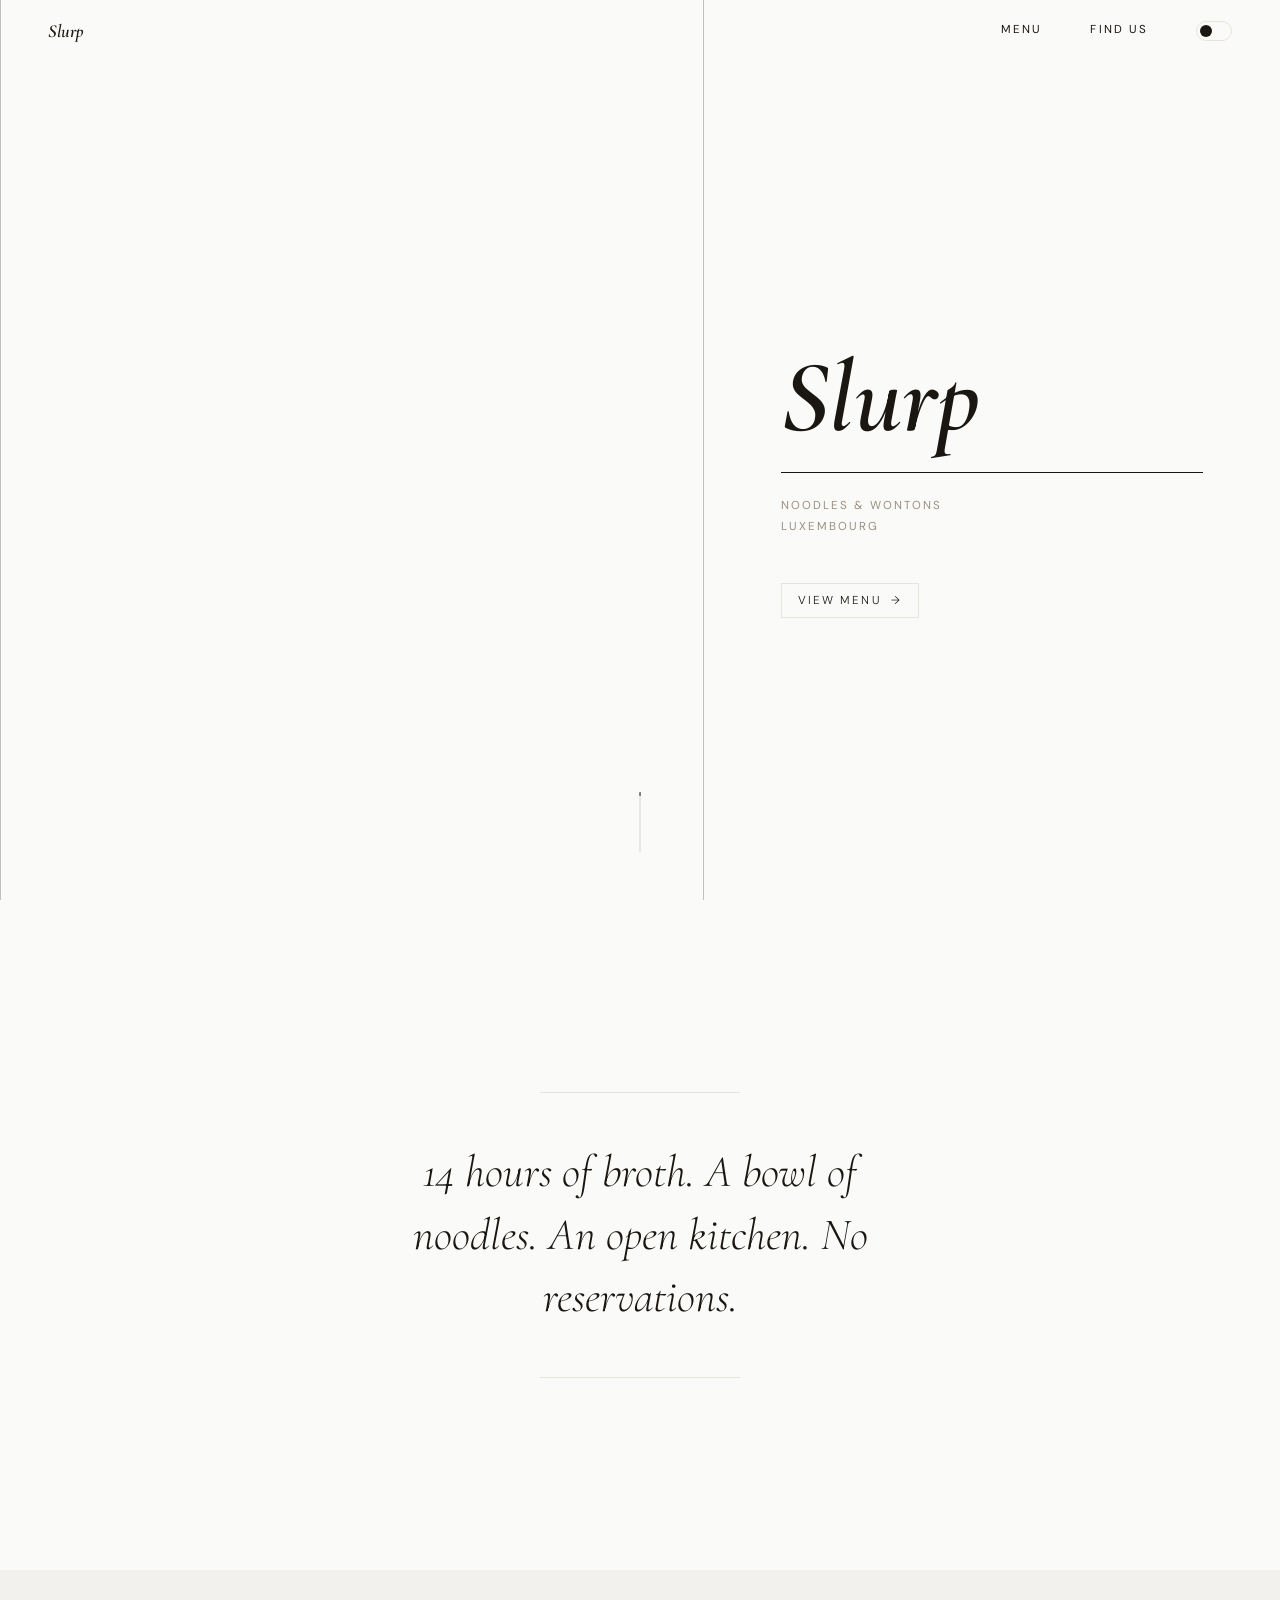
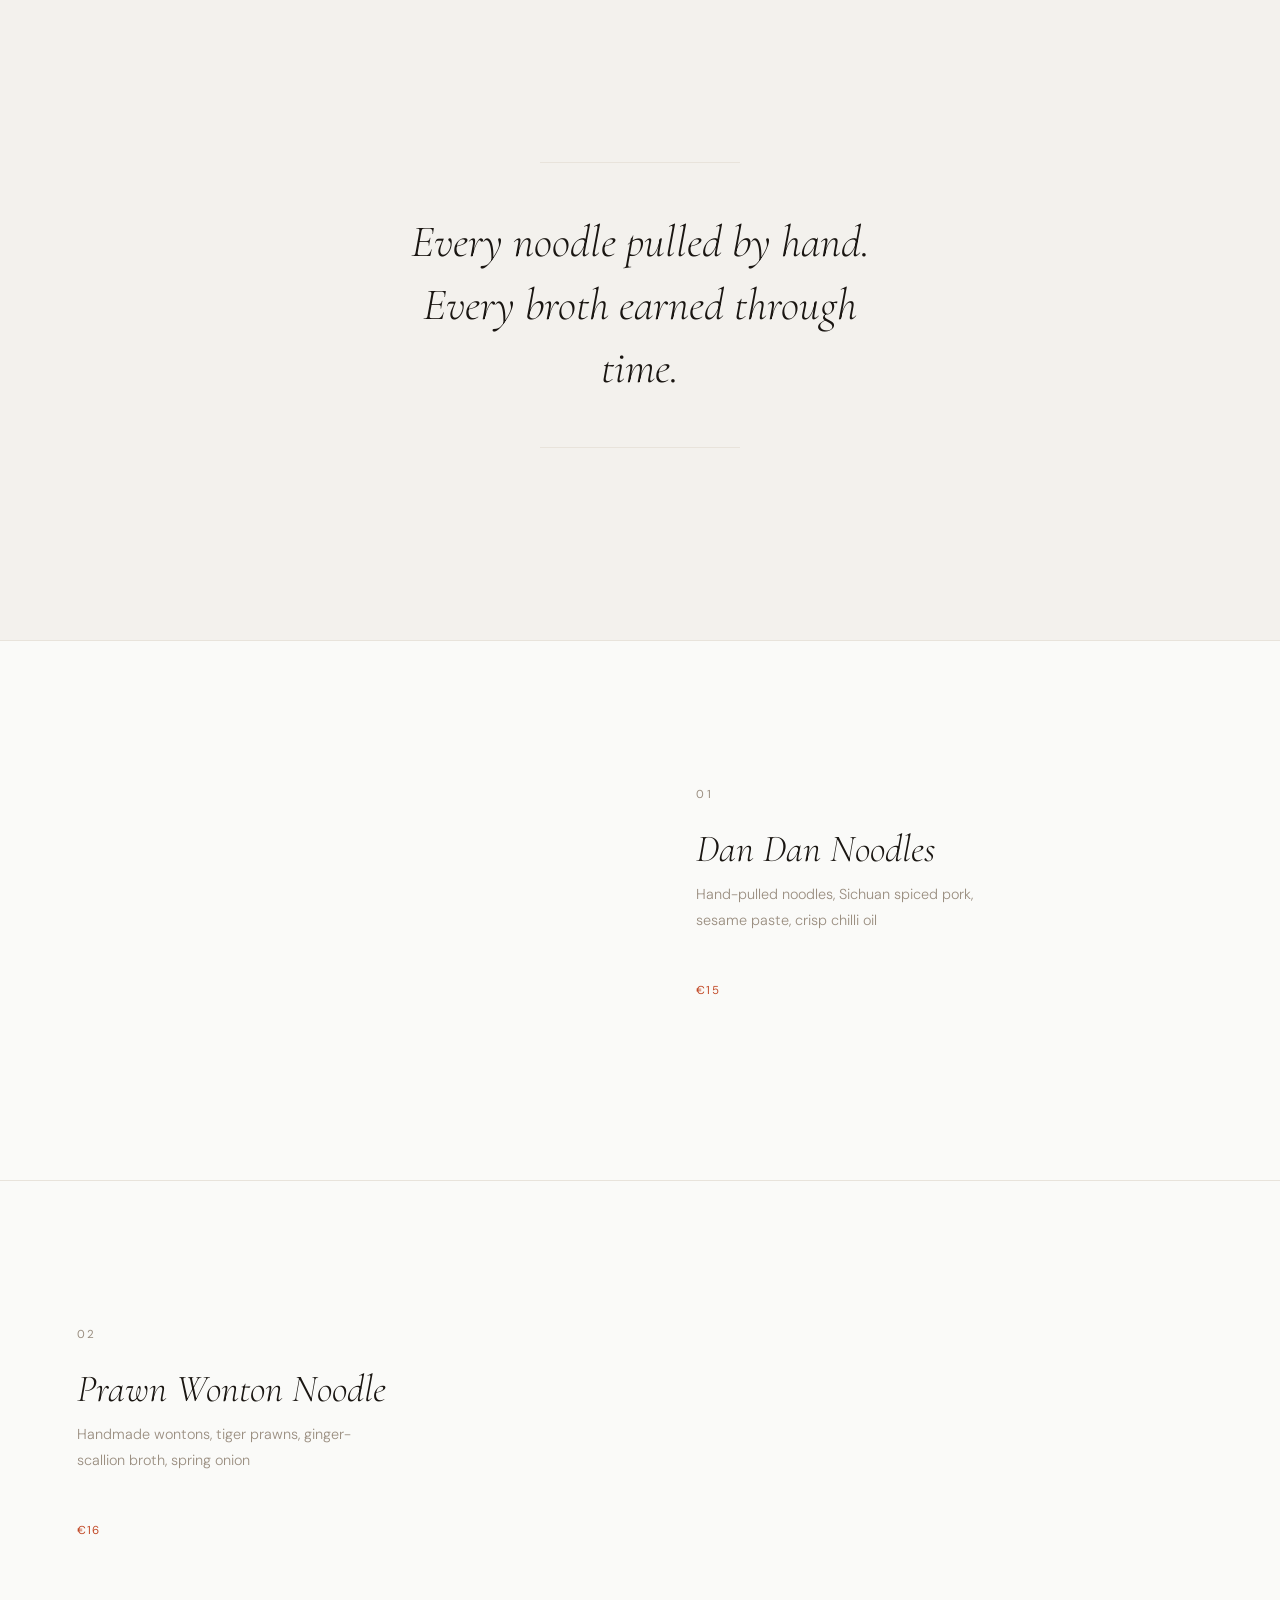
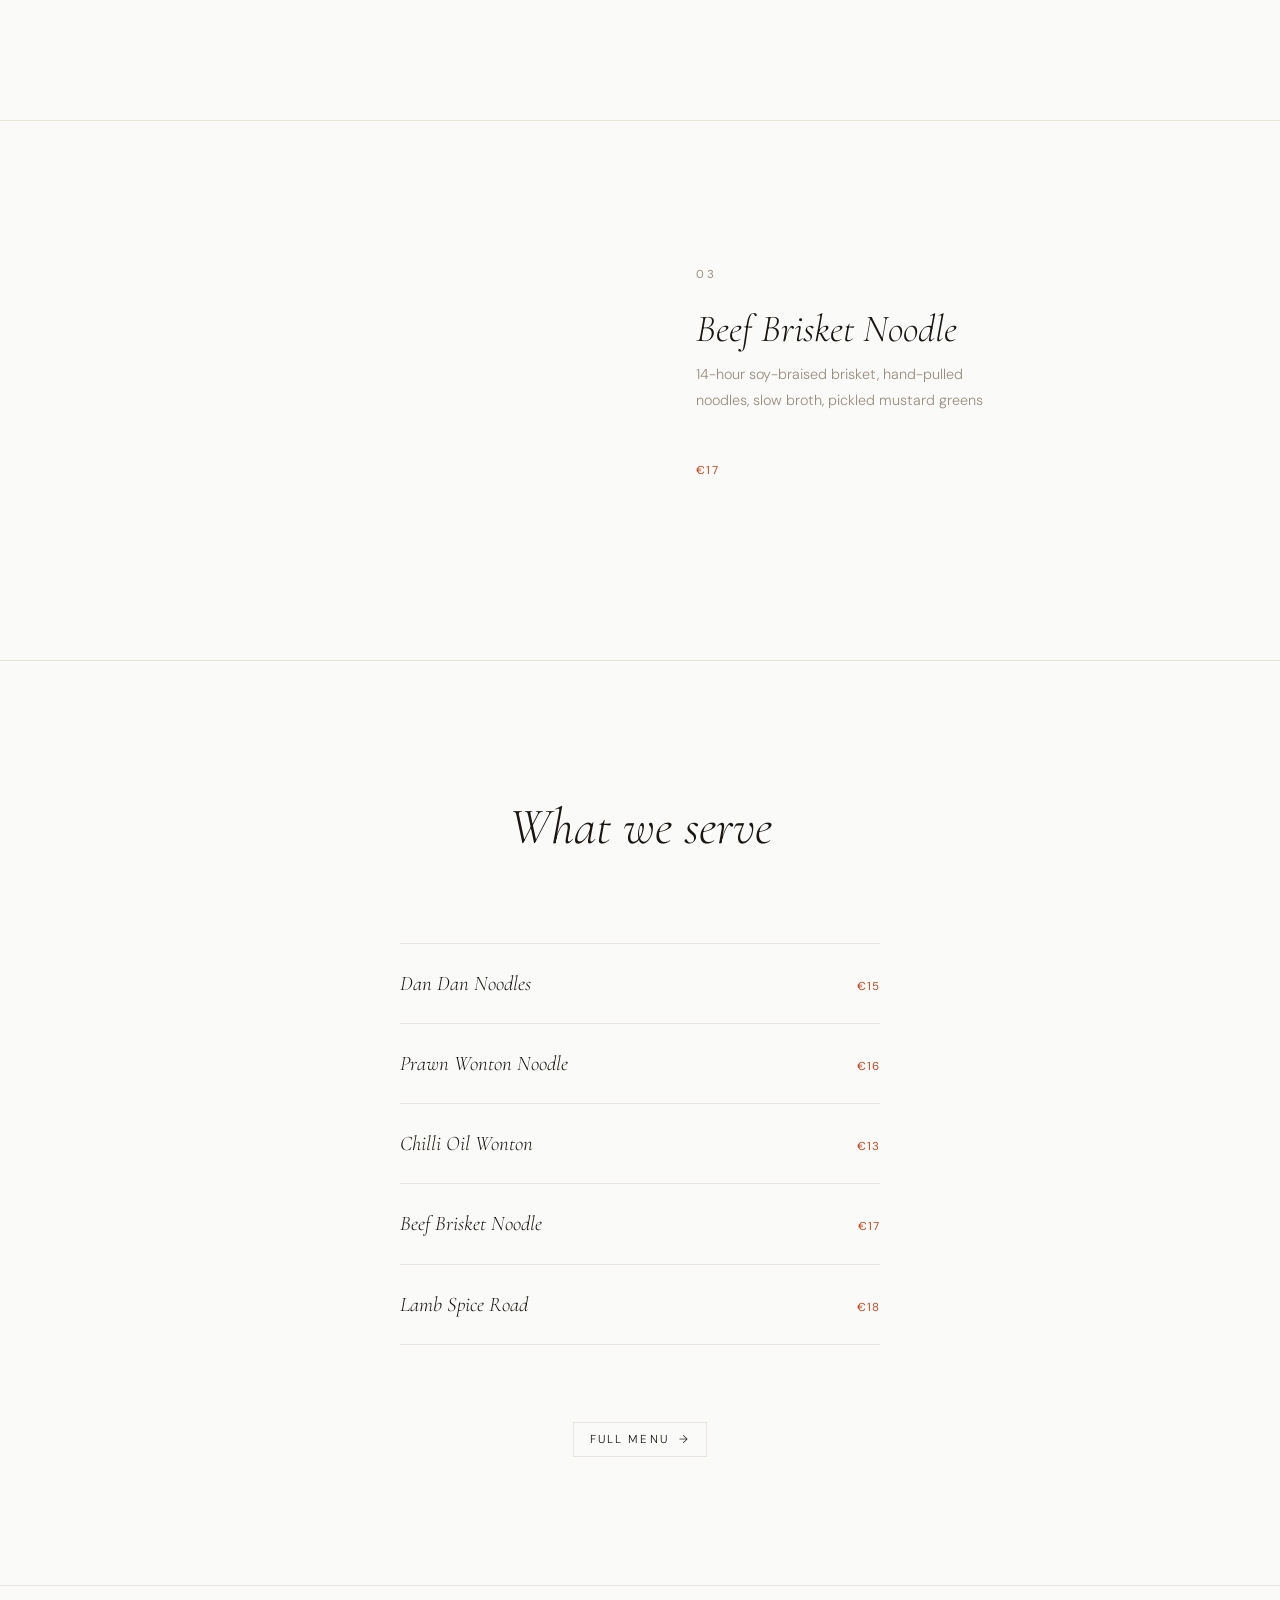
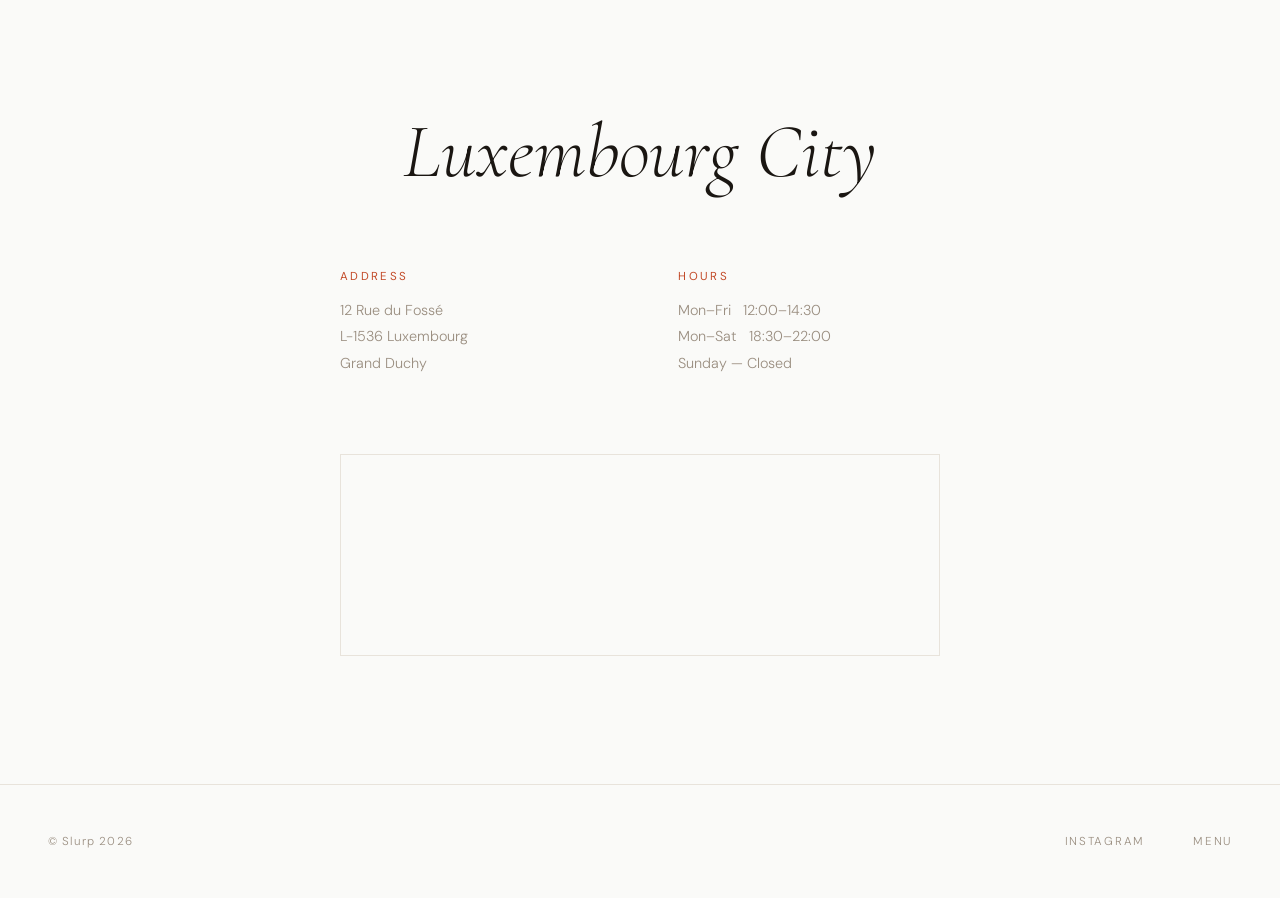
==== index.html @ 5ad4d49a "Launch Slurp restaurant website — light, food-forward design Minimalist light-theme site for a Luxem" ====
<!DOCTYPE html>
<html lang="en" data-theme="light">
<head>
  <meta charset="UTF-8">
  <meta name="viewport" content="width=device-width, initial-scale=1.0">
  <meta name="color-scheme" content="light dark">
  <meta name="description" content="Slurp — Authentic Chinese noodles &amp; wontons in Luxembourg City.">
  <title>Slurp — Noodles &amp; Wontons · Luxembourg</title>

  <!-- Theme toggle — must run before any render to prevent flash -->
  <script src="assets/js/theme.js"></script>

  <!-- Fonts: Cormorant Garamond (display) + DM Sans (body/labels) -->
  <link rel="preconnect" href="https://fonts.googleapis.com">
  <link rel="preconnect" href="https://fonts.gstatic.com" crossorigin>
  <link href="https://fonts.googleapis.com/css2?family=Cormorant+Garamond:ital,wght@1,300;1,600&family=DM+Sans:wght@300;400&display=swap" rel="stylesheet">

  <link rel="stylesheet" href="assets/css/reset.css">
  <link rel="stylesheet" href="assets/css/tokens.css">
  <link rel="stylesheet" href="assets/css/main.css">
</head>
<body>

  <!-- ── Custom cursor ── -->
  <div class="cursor" id="cursor" aria-hidden="true"></div>

  <!-- ── NAV ── -->
  <nav class="nav" aria-label="Main navigation">
    <a href="/" class="wordmark">Slurp</a>
    <div class="nav-right">
      <a href="menu.html">Menu</a>
      <a href="#find-us">Find Us</a>
      <button class="theme-toggle" aria-label="Switch to dark mode"></button>
    </div>
    <!-- Mobile: persistent Menu link + theme toggle + burger -->
    <div class="nav-mobile">
      <a href="menu.html" class="nav-mobile-menu">Menu</a>
      <button class="theme-toggle" aria-label="Switch to dark mode"></button>
      <button class="nav-burger" aria-label="Open navigation" aria-expanded="false">
        <span></span>
        <span></span>
        <span></span>
      </button>
    </div>
  </nav>

  <div class="nav-overlay" role="dialog" aria-modal="true" aria-label="Navigation">
    <a href="menu.html">Menu</a>
    <a href="#find-us">Find Us</a>
  </div>


  <!-- ════════════════════════════════════════
       01 — HERO (split: photo left, text right)
  ═════════════════════════════════════════ -->
  <section class="hero">
    <div class="hero-photo">
      <!-- Ramen bowl — Unsplash photo by Vitalijs Barilo, free (unsplash.com/license) -->
      <img src="https://images.unsplash.com/photo-1569718212165-3a8278d5f624?auto=format&fit=crop&w=1600&q=85"
           alt="" role="presentation" loading="eager">
    </div>

    <div class="hero-content">
      <h1 class="hero-wordmark">Slurp</h1>
      <div class="hero-rule" aria-hidden="true"></div>
      <p class="hero-sub">Noodles &amp; Wontons</p>
      <p class="hero-loc">Luxembourg</p>
      <a href="menu.html" class="cta hero-cta"><span>View menu &nbsp;&rarr;</span></a>
    </div>

    <div class="scroll-cue" aria-hidden="true">
      <div class="scroll-line">
        <div class="scroll-dot"></div>
      </div>
    </div>
  </section>


  <!-- ════════════════════════════════════════
       02 — INTRO STATEMENT
  ═════════════════════════════════════════ -->
  <section class="intro" aria-label="About">
    <div class="intro-rule" aria-hidden="true"></div>
    <p class="intro-text">
      14 hours of broth. A bowl of noodles.
      An open kitchen. No reservations.
    </p>
    <div class="intro-rule" aria-hidden="true"></div>
  </section>


  <!-- ════════════════════════════════════════
       03 — CRAFT STATEMENT
  ═════════════════════════════════════════ -->
  <section class="craft" aria-label="Craft">
    <div class="intro-rule" aria-hidden="true"></div>
    <p class="intro-text">
      Every noodle pulled by hand.<br>
      Every broth earned through time.
    </p>
    <div class="intro-rule" aria-hidden="true"></div>
  </section>


  <!-- ════════════════════════════════════════
       04 — DISHES (three moments)
  ═════════════════════════════════════════ -->
  <section aria-label="Featured dishes">

    <article class="dish">
      <div class="dish-photo-wrap">
        <!-- Asian noodles — Unsplash, free to use -->
        <img src="https://images.unsplash.com/photo-1585032226651-759b368d7246?auto=format&fit=crop&w=900&q=85"
             alt="Dan Dan Noodles — hand-pulled, Sichuan spiced pork, sesame paste"
             loading="lazy">
      </div>
      <div class="dish-info">
        <span class="dish-num">01</span>
        <h3 class="dish-name">Dan Dan Noodles</h3>
        <p class="dish-desc">Hand-pulled noodles, Sichuan spiced pork, sesame paste, crisp chilli oil</p>
        <span class="dish-price">&euro;15</span>
        <span class="dish-arrow" aria-hidden="true">&rarr;</span>
      </div>
    </article>

    <article class="dish">
      <div class="dish-photo-wrap">
        <!-- Chinese dumplings — Unsplash, free to use -->
        <img src="https://images.unsplash.com/photo-1563245372-f21724e3856d?auto=format&fit=crop&w=900&q=85"
             alt="Prawn Wonton Noodle — tiger prawns, ginger broth"
             loading="lazy">
      </div>
      <div class="dish-info">
        <span class="dish-num">02</span>
        <h3 class="dish-name">Prawn Wonton Noodle</h3>
        <p class="dish-desc">Handmade wontons, tiger prawns, ginger-scallion broth, spring onion</p>
        <span class="dish-price">&euro;16</span>
        <span class="dish-arrow" aria-hidden="true">&rarr;</span>
      </div>
    </article>

    <article class="dish">
      <div class="dish-photo-wrap">
        <!-- Beef noodle soup — Unsplash, free to use -->
        <img src="https://images.unsplash.com/photo-1569050467447-ce54b3bbc37d?auto=format&fit=crop&w=900&q=85"
             alt="Beef Brisket Noodle — 14-hour soy-braised brisket"
             loading="lazy">
      </div>
      <div class="dish-info">
        <span class="dish-num">03</span>
        <h3 class="dish-name">Beef Brisket Noodle</h3>
        <p class="dish-desc">14-hour soy-braised brisket, hand-pulled noodles, slow broth, pickled mustard greens</p>
        <span class="dish-price">&euro;17</span>
        <span class="dish-arrow" aria-hidden="true">&rarr;</span>
      </div>
    </article>

  </section>


  <!-- ════════════════════════════════════════
       05 — MENU TEASER
  ═════════════════════════════════════════ -->
  <section class="menu-teaser" id="menu-preview">

    <h2 class="menu-teaser-head">What we serve</h2>

    <ul class="menu-teaser-list">
      <li class="teaser-item">
        <span class="teaser-name">Dan Dan Noodles</span>
        <span class="teaser-price">&euro;15</span>
      </li>
      <li class="teaser-item">
        <span class="teaser-name">Prawn Wonton Noodle</span>
        <span class="teaser-price">&euro;16</span>
      </li>
      <li class="teaser-item">
        <span class="teaser-name">Chilli Oil Wonton</span>
        <span class="teaser-price">&euro;13</span>
      </li>
      <li class="teaser-item">
        <span class="teaser-name">Beef Brisket Noodle</span>
        <span class="teaser-price">&euro;17</span>
      </li>
      <li class="teaser-item">
        <span class="teaser-name">Lamb Spice Road</span>
        <span class="teaser-price">&euro;18</span>
      </li>
    </ul>

    <a href="menu.html" class="cta menu-teaser-cta"><span>Full menu &nbsp;&rarr;</span></a>

  </section>


  <!-- ════════════════════════════════════════
       06 — FIND US
  ═════════════════════════════════════════ -->
  <section class="find-us" id="find-us">

    <h2 class="find-us-city">Luxembourg City</h2>

    <div class="find-us-details">
      <div class="find-us-col">
        <p class="find-us-label">Address</p>
        <address>
          12 Rue du Foss&eacute;<br>
          L-1536 Luxembourg<br>
          Grand Duchy
        </address>
      </div>
      <div class="find-us-col">
        <p class="find-us-label">Hours</p>
        <p>
          Mon&ndash;Fri &nbsp; 12:00&ndash;14:30<br>
          Mon&ndash;Sat &nbsp; 18:30&ndash;22:00<br>
          Sunday &mdash; Closed
        </p>
      </div>
    </div>

    <!-- OpenStreetMap — no Google Maps required -->
    <div class="map-wrap">
      <iframe
        src="https://www.openstreetmap.org/export/embed.html?bbox=6.098%2C49.593%2C6.148%2C49.623&amp;layer=mapnik&amp;marker=49.6116%2C6.1252"
        allowfullscreen loading="lazy"
        title="Slurp on OpenStreetMap"
      ></iframe>
    </div>

  </section>


  <!-- ── FOOTER ── -->
  <footer class="footer">
    <span class="footer-copy">&copy; Slurp 2026</span>
    <nav class="footer-nav" aria-label="Footer">
      <a href="#">Instagram</a>
      <a href="menu.html">Menu</a>
    </nav>
  </footer>


  <!-- ── SCRIPTS ── -->
  <script src="https://cdnjs.cloudflare.com/ajax/libs/gsap/3.12.5/gsap.min.js"></script>
  <script src="https://cdnjs.cloudflare.com/ajax/libs/gsap/3.12.5/ScrollTrigger.min.js"></script>
  <script>gsap.registerPlugin(ScrollTrigger);</script>
  <script src="https://cdn.jsdelivr.net/npm/@studio-freight/lenis@1.0.42/bundled/lenis.min.js"></script>
  <script src="assets/js/main.js"></script>

</body>
</html>
---- assets/css/tokens.css ----
/* =============================================
   SLURP — Design Tokens
   ============================================= */

/* ── Light theme (default) ── */
:root {
  --bg:          #FAFAF8;
  --surface:     #F3F1ED;
  --border:      #E8E3DB;
  --ink:         #1A1612;
  --ink-dim:     #9A8E80;
  --accent:      #C24A28;
  --accent-dim:  #9B3518;

  /* RGBA helpers — replaced individually per theme */
  --nav-bg-scrolled:  rgba(250, 250, 248, 0.92);
  --scroll-line-bg:   rgba(26, 22, 18, 0.15);
  --caption-color:    rgba(250, 250, 248, 0.72);
  --map-filter:       grayscale(100%) contrast(0.8) brightness(1.1);

  /* ── Typography ── */
  --font-serif:  'Cormorant Garamond', Georgia, serif;
  --font-sans:   'DM Sans', system-ui, sans-serif;
  --font-body:   'DM Sans', system-ui, sans-serif;

  /* Scale */
  --fs-display:  clamp(3.5rem, 8vw, 8rem);
  --fs-heading:  clamp(2.5rem, 5vw, 5rem);
  --fs-subhead:  clamp(1.5rem, 2.5vw, 2.2rem);
  --fs-label:    0.72rem;
  --fs-body:     1rem;
  --fs-item:     1.3rem;
  --fs-price:    0.85rem;

  /* ── Spacing ── */
  --space-xs:   clamp(0.5rem,  1vw,   0.75rem);
  --space-s:    clamp(1rem,    2vw,   1.5rem);
  --space-m:    clamp(2rem,    4vw,   3rem);
  --space-l:    clamp(3rem,    6vw,   6rem);
  --space-xl:   clamp(5rem,    10vw,  10rem);

  /* ── Motion ── */
  --ease-smooth: cubic-bezier(0.25, 0.46, 0.45, 0.94);
  --ease-out:    cubic-bezier(0.16, 1, 0.3, 1);
  --dur-fast:    0.3s;
  --dur-med:     0.6s;
  --dur-slow:    1s;

  /* ── Layout ── */
  --nav-height:  64px;
}

/* ── Dark theme ── */
[data-theme="dark"] {
  --bg:          #0C0906;
  --surface:     #141009;
  --border:      #2A2218;
  --ink:         #F0E8D8;   /* cream as primary text */
  --ink-dim:     #8A7E6E;
  --accent:      #D4380D;   /* vermillion — pops on dark */
  --accent-dim:  #A02A08;

  --nav-bg-scrolled:  rgba(12, 9, 6, 0.88);
  --scroll-line-bg:   rgba(240, 232, 216, 0.15);
  --caption-color:    rgba(240, 232, 216, 0.65);
  --map-filter:       grayscale(100%) sepia(15%) brightness(0.45) contrast(1.25);
}

/* ── Shared: Theme Toggle ── */
.theme-toggle {
  width: 36px;
  height: 20px;
  border-radius: 10px;
  background: transparent;
  border: 1px solid var(--border);
  position: relative;
  flex-shrink: 0;
  transition: border-color var(--dur-fast) ease;
}

.theme-toggle::after {
  content: '';
  position: absolute;
  top: 3px;
  left: 3px;
  width: 12px;
  height: 12px;
  border-radius: 50%;
  background: var(--ink);
  transition: transform 0.3s ease, background-color 0.3s ease;
}

[data-theme="dark"] .theme-toggle::after {
  transform: translateX(16px);
}

/* ── Shared: Theme transition (smooth swap, no FOUC) ── */
html.theme-transitioning,
html.theme-transitioning *,
html.theme-transitioning *::before,
html.theme-transitioning *::after {
  transition:
    background-color 0.35s ease,
    color 0.35s ease,
    border-color 0.35s ease,
    filter 0.35s ease !important;
}
---- assets/css/main.css ----
/* =============================================
   SLURP — Main Styles (Light, Food-Forward)
   ============================================= */

/* ── Base ── */
html {
  background: var(--bg);
  color: var(--ink);
  font-family: var(--font-body);
  font-weight: 300;
}

body {
  overflow-x: hidden;
  background: var(--bg);
}

/* ── Custom Cursor ── */
/*
   mix-blend-mode: difference + white fill = always visible.
   Appears dark on light backgrounds, light on dark — works
   in both themes without any JS theme-awareness.
*/
.cursor {
  position: fixed;
  top: -30px; left: -30px; /* start offscreen until first mousemove */
  width: 16px; height: 16px;
  border-radius: 50%;
  background: white;
  mix-blend-mode: difference;
  pointer-events: none;
  z-index: 9999;
  transform: translate(-50%, -50%);
  transition: width 0.22s ease, height 0.22s ease;
  will-change: left, top;
}

.cursor.hover {
  width: 40px;
  height: 40px;
}

@media (pointer: coarse) {
  .cursor { display: none; }
}

@media (pointer: fine) {
  *, *::before, *::after { cursor: none !important; }
}

/* ─────────────────────────────────────────────
   CTA — fill from left (utility)
───────────────────────────────────────────── */
.cta {
  position: relative;
  overflow: hidden;
  display: inline-flex;
  align-items: center;
  font-family: var(--font-sans);
  font-size: var(--fs-label);
  letter-spacing: 0.18em;
  text-transform: uppercase;
  color: var(--ink);
  padding: 0.7em 1.4em;
  border: 1px solid var(--border);
  transition: color 0.4s cubic-bezier(0.16, 1, 0.3, 1);
  text-decoration: none;
}

.cta::before {
  content: '';
  position: absolute;
  inset: 0;
  background: var(--ink);
  transform: translateX(-101%);
  transition: transform 0.4s cubic-bezier(0.16, 1, 0.3, 1);
}

.cta:hover::before { transform: translateX(0); }
.cta:hover { color: var(--bg); }

.cta span {
  position: relative;
  z-index: 1;
}

/* ─────────────────────────────────────────────
   NAV
───────────────────────────────────────────── */
.nav {
  position: fixed;
  top: 0; left: 0; right: 0;
  z-index: 100;
  height: var(--nav-height);
  display: flex;
  align-items: center;
  justify-content: space-between;
  padding: 0 var(--space-m);
  transition:
    background var(--dur-med) ease,
    border-color var(--dur-med) ease;
  border-bottom: 1px solid transparent;
}

.nav.scrolled {
  background: var(--nav-bg-scrolled);
  backdrop-filter: blur(12px);
  -webkit-backdrop-filter: blur(12px);
  border-bottom-color: var(--border);
}

.wordmark {
  font-family: var(--font-serif);
  font-style: italic;
  font-weight: 600;
  font-size: 1.15rem;
  color: var(--ink);
  letter-spacing: 0;
  text-decoration: none;
}

.nav-right {
  display: flex;
  align-items: center;
  gap: var(--space-m);
}

.nav-right a {
  font-family: var(--font-sans);
  font-weight: 400;
  font-size: var(--fs-label);
  letter-spacing: 0.18em;
  text-transform: uppercase;
  color: var(--ink);
  text-decoration: none;
  position: relative;
  padding-bottom: 3px;
}

/* Center-out underline */
.nav-right a::before,
.nav-right a::after {
  content: '';
  position: absolute;
  bottom: 0;
  width: 0;
  height: 1px;
  background: var(--ink);
  transition: width 0.3s ease;
}

.nav-right a::before { right: 50%; }
.nav-right a::after  { left: 50%; }

.nav-right a:hover::before,
.nav-right a:hover::after { width: 50%; }

/* Hamburger */
.nav-burger {
  display: none;
  flex-direction: column;
  gap: 5px;
  width: 26px;
  background: none;
  border: none;
  padding: 0;
}

.nav-burger span {
  display: block;
  height: 1px;
  background: var(--ink);
  transition: transform var(--dur-fast) ease, opacity var(--dur-fast) ease;
}

.nav-burger.open span:nth-child(1) { transform: translateY(6px) rotate(45deg); }
.nav-burger.open span:nth-child(2) { opacity: 0; }
.nav-burger.open span:nth-child(3) { transform: translateY(-6px) rotate(-45deg); }

/* Mobile nav strip (Menu + theme + burger) — hidden on desktop */
.nav-mobile {
  display: none;
  align-items: center;
  gap: var(--space-s);
}

.nav-mobile-menu {
  font-family: var(--font-sans);
  font-weight: 400;
  font-size: var(--fs-label);
  letter-spacing: 0.18em;
  text-transform: uppercase;
  color: var(--ink);
  text-decoration: none;
}

/* Mobile overlay */
.nav-overlay {
  display: none;
  position: fixed;
  inset: 0;
  background: var(--bg);
  z-index: 99;
  flex-direction: column;
  align-items: center;
  justify-content: center;
  gap: var(--space-l);
  opacity: 0;
  pointer-events: none;
  transition: opacity var(--dur-med) ease;
}

.nav-overlay.open {
  opacity: 1;
  pointer-events: auto;
}

.nav-overlay a {
  font-family: var(--font-serif);
  font-style: italic;
  font-weight: 300;
  font-size: var(--fs-subhead);
  color: var(--ink);
  text-decoration: none;
  transition: color var(--dur-fast) ease;
}

.nav-overlay a:hover { color: var(--accent); }

/* ─────────────────────────────────────────────
   01 — HERO (split)
───────────────────────────────────────────── */
.hero {
  display: grid;
  grid-template-columns: 55fr 45fr;
  height: 100svh;
  min-height: 600px;
  overflow: hidden;
  position: relative;
}

.hero-photo {
  position: relative;
  overflow: hidden;
}

.hero-photo img {
  width: 100%;
  height: 112%;
  object-fit: cover;
  object-position: center;
  display: block;
  margin-top: -6%;
}

.hero-content {
  display: flex;
  flex-direction: column;
  justify-content: center;
  align-items: flex-start;
  padding: calc(var(--nav-height) + var(--space-l)) var(--space-l) var(--space-l);
  background: var(--bg);
}

.hero-wordmark {
  font-family: var(--font-serif);
  font-style: italic;
  font-weight: 600;
  font-size: clamp(3rem, 8vw, 8rem);
  line-height: 1;
  color: var(--ink);
  will-change: transform, opacity;
}

.hero-rule {
  width: 100%;
  height: 1px;
  background: var(--ink);
  transform-origin: left center;
  margin: var(--space-s) 0;
}

.hero-sub {
  font-family: var(--font-sans);
  font-weight: 400;
  font-size: var(--fs-label);
  letter-spacing: 0.18em;
  text-transform: uppercase;
  color: var(--ink-dim);
  margin-bottom: 0.3em;
}

.hero-loc {
  font-family: var(--font-sans);
  font-weight: 400;
  font-size: var(--fs-label);
  letter-spacing: 0.18em;
  text-transform: uppercase;
  color: var(--ink-dim);
  margin-bottom: var(--space-m);
}

/* Scroll cue */
.scroll-cue {
  position: absolute;
  bottom: var(--space-m);
  left: 50%;
  transform: translateX(-50%);
  z-index: 2;
}

.scroll-line {
  width: 1px;
  height: 60px;
  background: var(--scroll-line-bg);
  position: relative;
  overflow: hidden;
}

.scroll-dot {
  width: 4px;
  height: 4px;
  border-radius: 50%;
  background: var(--ink);
  position: absolute;
  left: -1.5px;
  animation: scrollDot 2s ease-in-out infinite;
}

@keyframes scrollDot {
  0%   { top: 0;                opacity: 1; }
  80%  { top: calc(100% - 4px); opacity: 1; }
  100% { top: calc(100% - 4px); opacity: 0; }
}

/* ─────────────────────────────────────────────
   02 — INTRO STATEMENT
───────────────────────────────────────────── */
.intro {
  padding: calc(var(--space-xl) * 1.5) var(--space-m);
  display: flex;
  flex-direction: column;
  align-items: center;
  gap: var(--space-m);
}

.intro-rule {
  width: clamp(80px, 20vw, 200px);
  height: 1px;
  background: var(--border);
}

.intro-text {
  font-family: var(--font-serif);
  font-style: italic;
  font-weight: 300;
  font-size: clamp(1.6rem, 3.5vw, 3rem);
  line-height: 1.4;
  color: var(--ink);
  text-align: center;
  max-width: 24ch;
}

/* ─────────────────────────────────────────────
   03 — CRAFT STATEMENT
───────────────────────────────────────────── */
.craft {
  padding: calc(var(--space-xl) * 1.5) var(--space-m);
  display: flex;
  flex-direction: column;
  align-items: center;
  gap: var(--space-m);
  background: var(--surface);
}

/* ─────────────────────────────────────────────
   04 — DISHES (three moments)
───────────────────────────────────────────── */
.dish {
  display: flex;
  min-height: 60vh;
  border-top: 1px solid var(--border);
}

.dish-photo-wrap {
  flex: 55 1 0;
  position: relative;
  overflow: hidden;
}

.dish-photo-wrap img {
  width: 100%;
  height: 112%;
  object-fit: cover;
  object-position: center;
  display: block;
  margin-top: -6%;
  transition: transform 0.7s ease; /* fallback if GSAP not loaded */
}

.dish-info {
  flex: 45 1 0;
  display: flex;
  flex-direction: column;
  justify-content: center;
  padding: var(--space-l);
  background: var(--bg);
}

/* Alternating layout */
.dish:nth-child(even) .dish-photo-wrap { order: 2; }
.dish:nth-child(even) .dish-info       { order: 1; }

.dish-num {
  display: block;
  font-family: var(--font-sans);
  font-weight: 400;
  font-size: var(--fs-label);
  letter-spacing: 0.2em;
  color: var(--ink-dim);
  margin-bottom: var(--space-s);
}

.dish-name {
  font-family: var(--font-serif);
  font-style: italic;
  font-weight: 300;
  font-size: clamp(1.8rem, 3vw, 3rem);
  color: var(--ink);
  line-height: 1.1;
  margin-bottom: var(--space-xs);
  will-change: transform;
}

.dish-desc {
  font-family: var(--font-sans);
  font-weight: 300;
  font-size: 0.9rem;
  line-height: 1.8;
  color: var(--ink-dim);
  max-width: 32ch;
  margin-bottom: var(--space-m);
}

.dish-price {
  font-family: var(--font-sans);
  font-weight: 400;
  font-size: var(--fs-label);
  letter-spacing: 0.1em;
  color: var(--accent);
  margin-bottom: var(--space-xs);
  display: block;
}

.dish-arrow {
  font-size: 1rem;
  color: var(--accent);
  opacity: 0;
  display: inline-block;
  will-change: transform, opacity;
}

/* ─────────────────────────────────────────────
   05 — MENU TEASER
───────────────────────────────────────────── */
.menu-teaser {
  border-top: 1px solid var(--border);
  padding: var(--space-xl) var(--space-m);
  display: flex;
  flex-direction: column;
  align-items: center;
  gap: var(--space-l);
}

.menu-teaser-head {
  font-family: var(--font-serif);
  font-style: italic;
  font-weight: 300;
  font-size: clamp(2rem, 4vw, 4rem);
  color: var(--ink);
  text-align: center;
}

.menu-teaser-list {
  width: 100%;
  max-width: 480px;
  list-style: none;
}

.teaser-item {
  display: flex;
  justify-content: space-between;
  align-items: baseline;
  padding: var(--space-s) 0;
  border-bottom: 1px solid var(--border);
}

.teaser-item:first-child {
  border-top: 1px solid var(--border);
}

.teaser-name {
  font-family: var(--font-serif);
  font-style: italic;
  font-weight: 300;
  font-size: var(--fs-item);
  color: var(--ink);
}

.teaser-price {
  font-family: var(--font-sans);
  font-weight: 400;
  font-size: var(--fs-label);
  letter-spacing: 0.1em;
  color: var(--accent);
}

/* ─────────────────────────────────────────────
   06 — FIND US
───────────────────────────────────────────── */
.find-us {
  border-top: 1px solid var(--border);
  padding: var(--space-xl) var(--space-m);
  text-align: center;
}

.find-us-city {
  font-family: var(--font-serif);
  font-style: italic;
  font-weight: 300;
  font-size: clamp(3rem, 6vw, 7rem);
  color: var(--ink);
  line-height: 1;
  margin-bottom: var(--space-l);
}

.find-us-details {
  display: grid;
  grid-template-columns: 1fr 1fr;
  gap: var(--space-l);
  max-width: 600px;
  margin: 0 auto var(--space-l);
  text-align: left;
}

.find-us-label {
  font-family: var(--font-sans);
  font-weight: 400;
  font-size: var(--fs-label);
  letter-spacing: 0.2em;
  text-transform: uppercase;
  color: var(--accent);
  margin-bottom: var(--space-xs);
}

.find-us address,
.find-us-col p:not(.find-us-label) {
  font-style: normal;
  font-family: var(--font-sans);
  font-weight: 300;
  font-size: 0.9rem;
  line-height: 1.85;
  color: var(--ink-dim);
}

.map-wrap {
  max-width: 600px;
  margin: 0 auto;
  overflow: hidden;
  border: 1px solid var(--border);
}

.map-wrap iframe {
  width: 100%;
  height: 200px;
  border: none;
  display: block;
  filter: var(--map-filter);
}

/* ─────────────────────────────────────────────
   FOOTER
───────────────────────────────────────────── */
.footer {
  border-top: 1px solid var(--border);
  padding: var(--space-m);
  display: flex;
  align-items: center;
  justify-content: space-between;
  flex-wrap: wrap;
  gap: var(--space-s);
}

.footer-copy {
  font-family: var(--font-sans);
  font-size: var(--fs-label);
  letter-spacing: 0.1em;
  color: var(--ink-dim);
}

.footer-nav {
  display: flex;
  gap: var(--space-m);
}

.footer-nav a {
  font-family: var(--font-sans);
  font-size: var(--fs-label);
  letter-spacing: 0.15em;
  text-transform: uppercase;
  color: var(--ink-dim);
  text-decoration: none;
  transition: color var(--dur-fast) ease;
}

.footer-nav a:hover { color: var(--ink); }

/* ─────────────────────────────────────────────
   RESPONSIVE
───────────────────────────────────────────── */
@media (max-width: 768px) {
  .nav-right   { display: none; }
  .nav-mobile  { display: flex; }
  .nav-overlay { display: flex; }

  /* Hero stacks: photo top, text below */
  .hero {
    grid-template-columns: 1fr;
    grid-template-rows: 55svh auto;
    height: auto;
  }

  .hero-photo { height: 55svh; }

  .hero-content {
    padding: var(--space-l) var(--space-m);
    justify-content: flex-start;
  }

  .hero-wordmark {
    font-size: clamp(3rem, 14vw, 5rem);
  }

  .scroll-cue { display: none; }

  /* Intro + Craft */
  .intro,
  .craft {
    padding: var(--space-xl) var(--space-m);
  }

  .intro-text {
    font-size: clamp(1.4rem, 5vw, 2rem);
  }

  /* Dishes stack */
  .dish {
    flex-direction: column;
    min-height: auto;
  }

  .dish-photo-wrap {
    height: 55vw;
    flex: none;
  }

  /* Reset alternating order on mobile */
  .dish:nth-child(even) .dish-photo-wrap { order: unset; }
  .dish:nth-child(even) .dish-info       { order: unset; }

  .dish-info {
    padding: var(--space-m);
  }

  .dish-arrow { display: none; }

  /* Menu teaser */
  .menu-teaser-list {
    max-width: 100%;
  }

  /* Find Us */
  .find-us-details {
    grid-template-columns: 1fr;
    text-align: left;
  }

  /* Footer */
  .footer {
    flex-direction: column;
    text-align: center;
    align-items: center;
  }
}
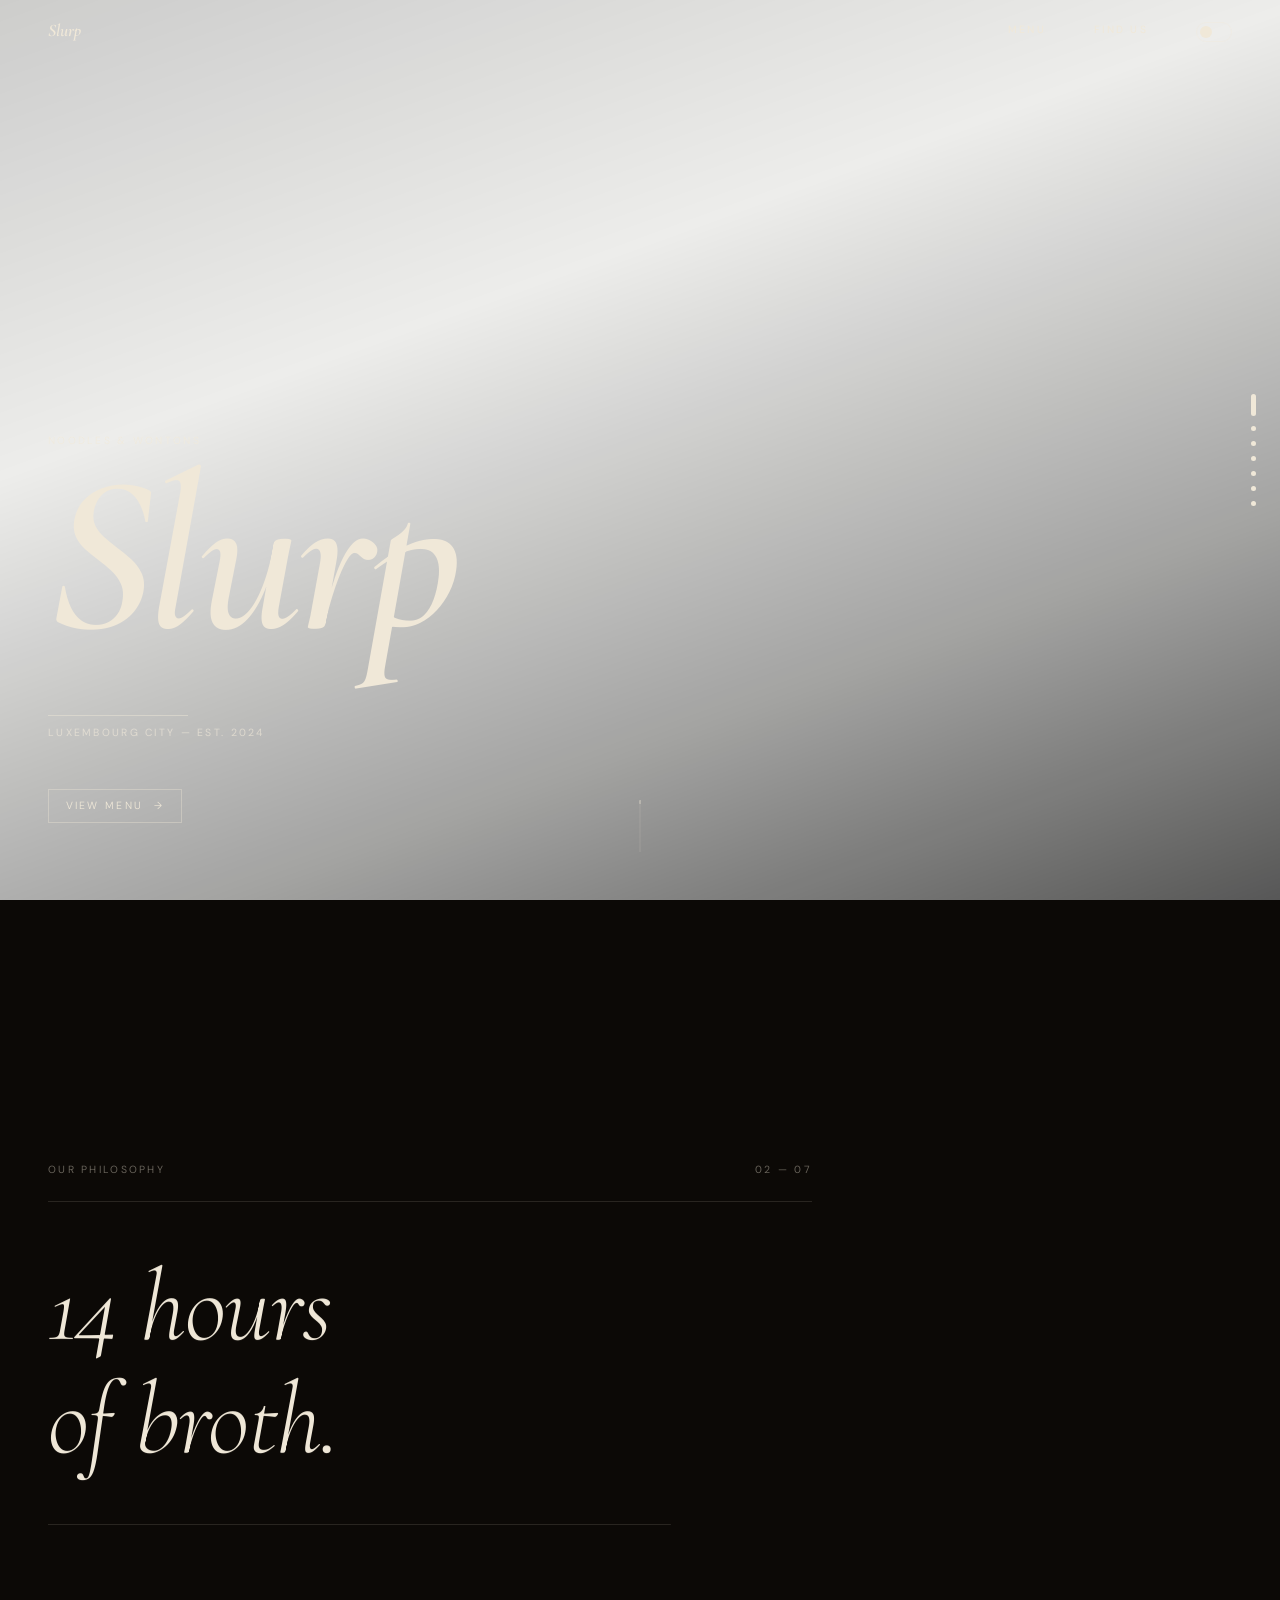
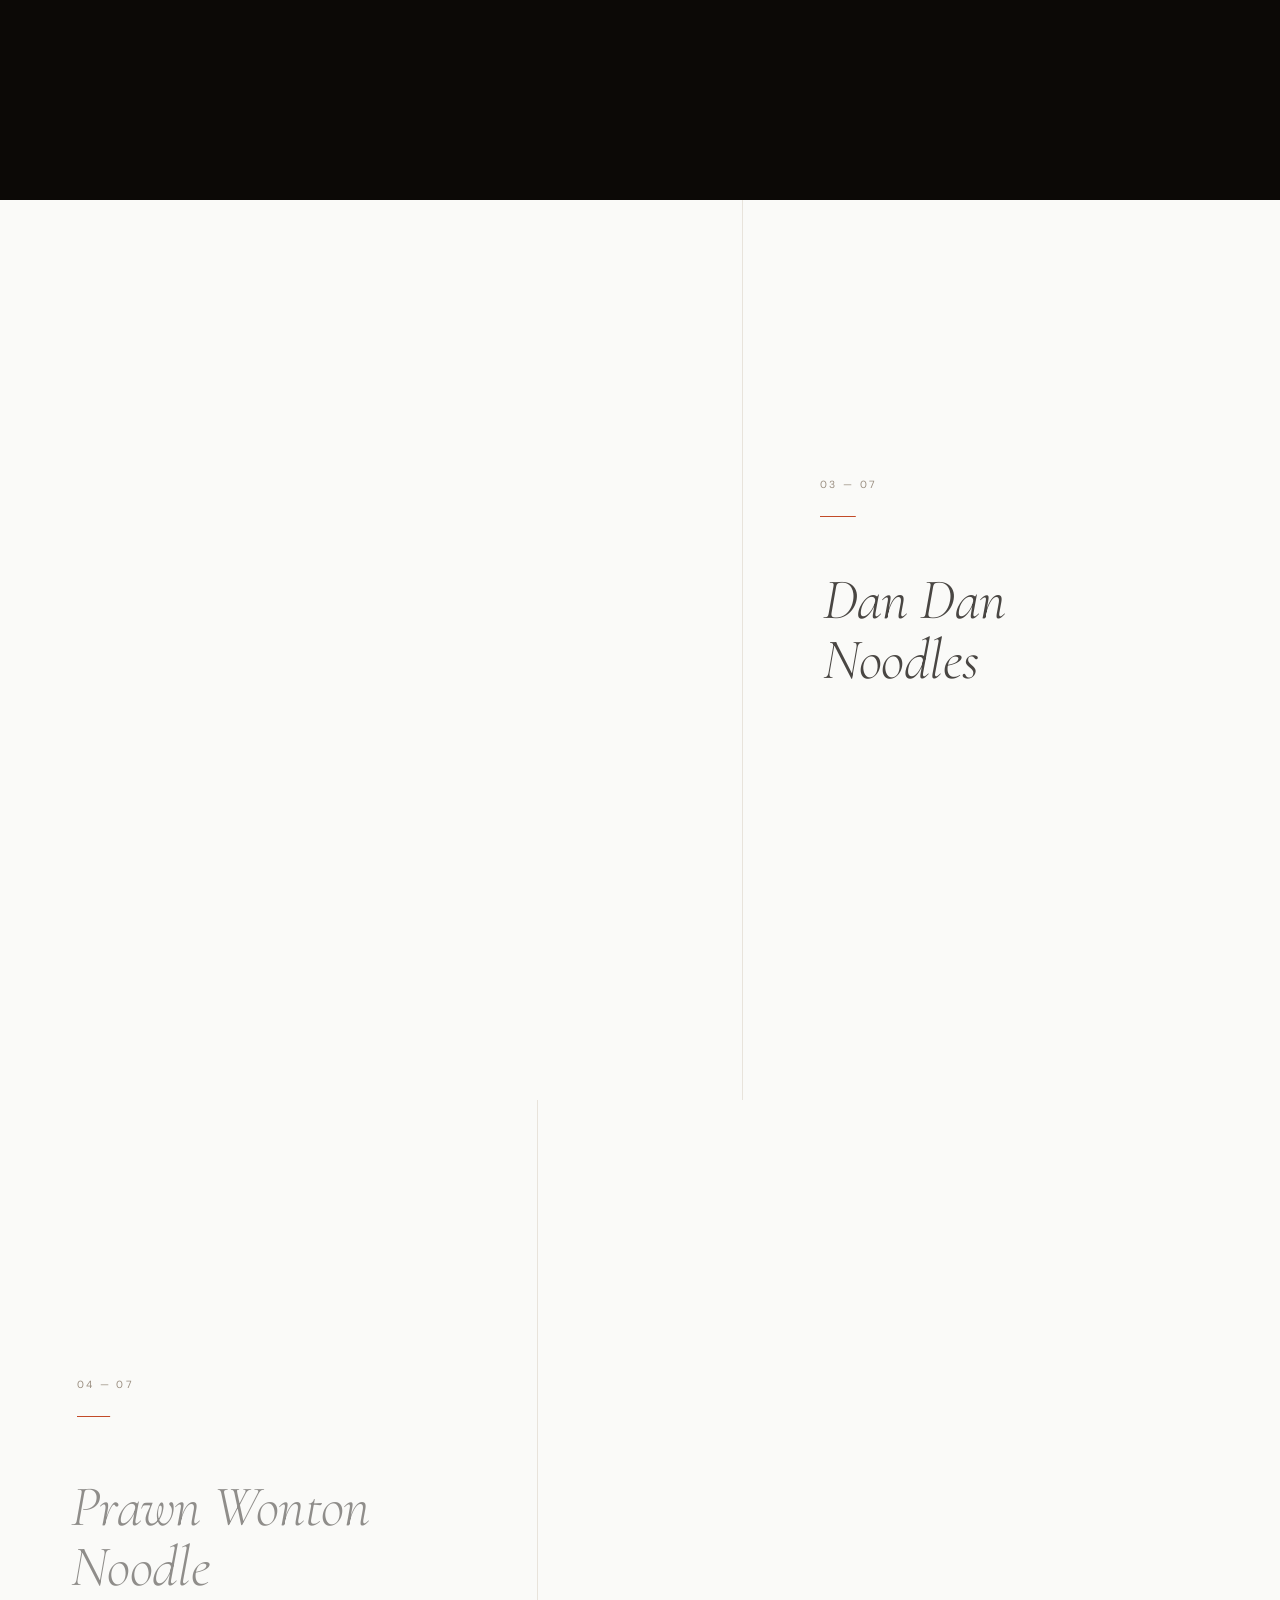
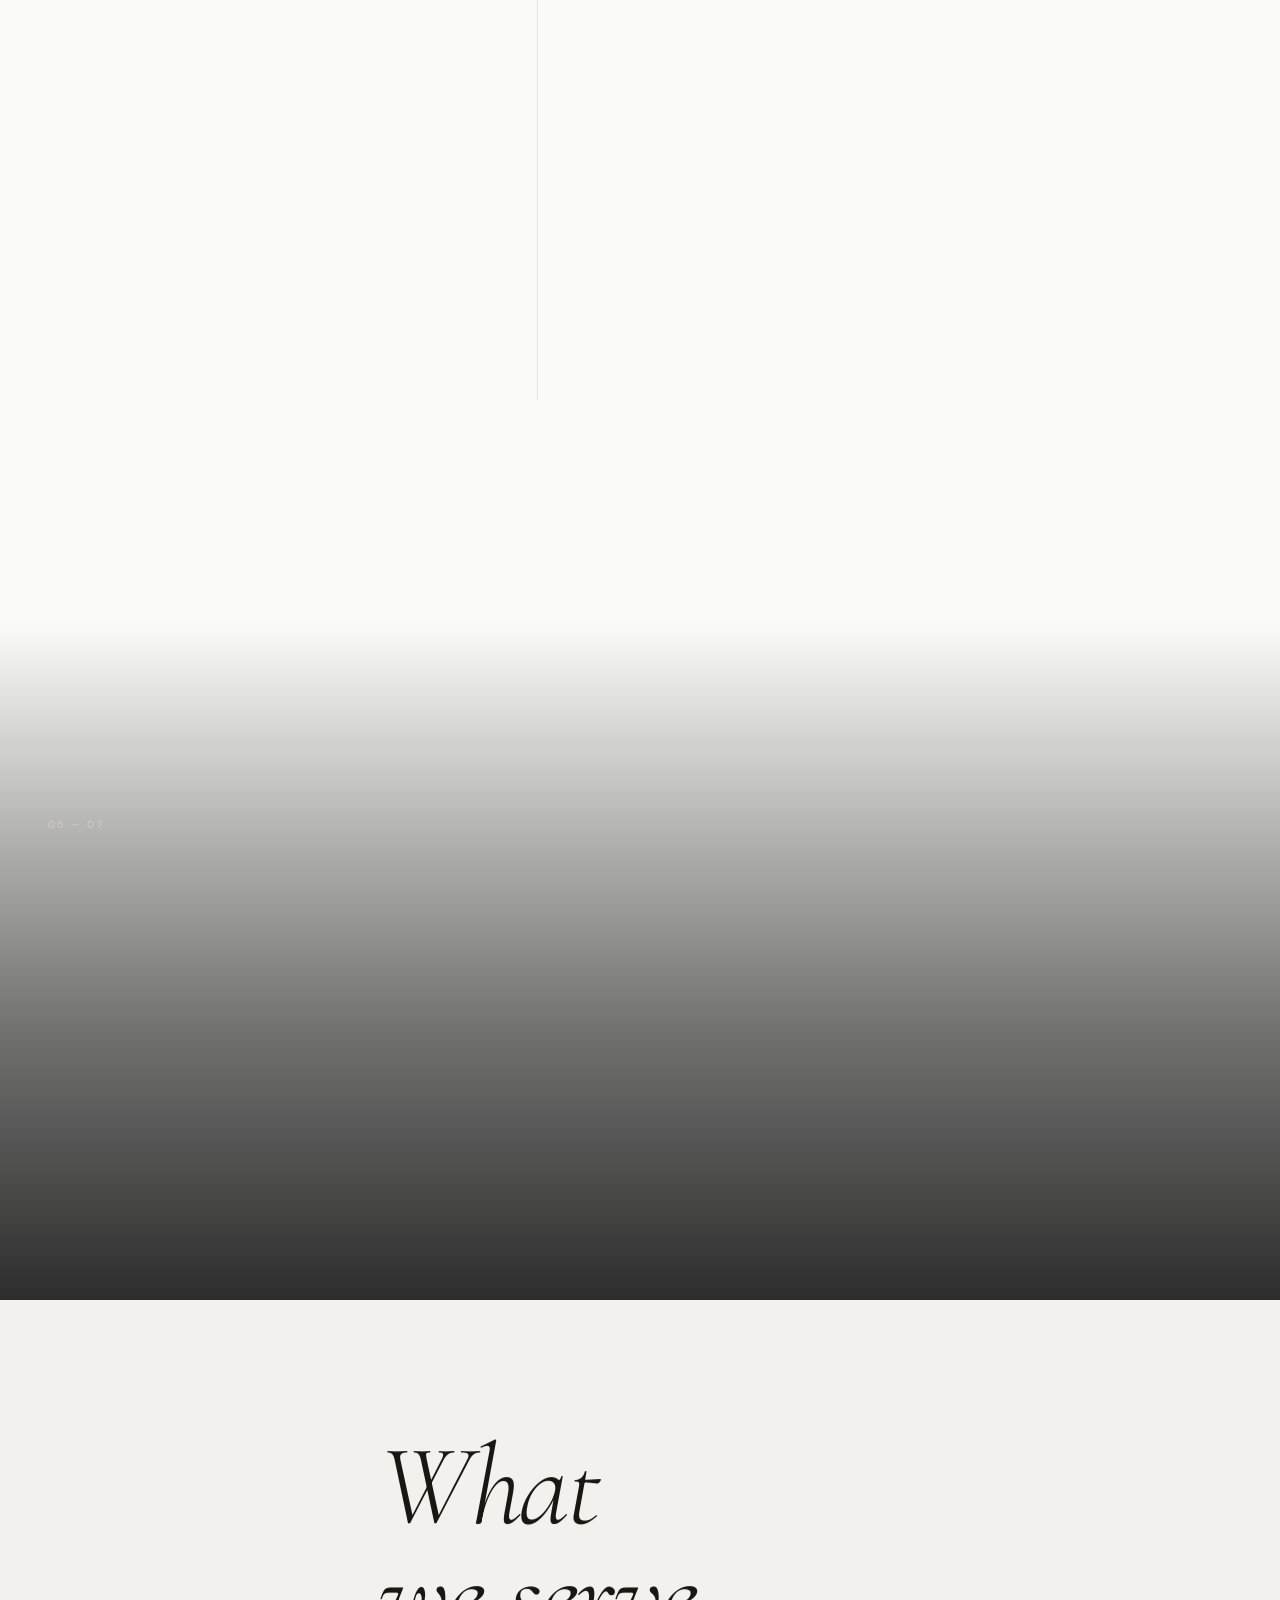
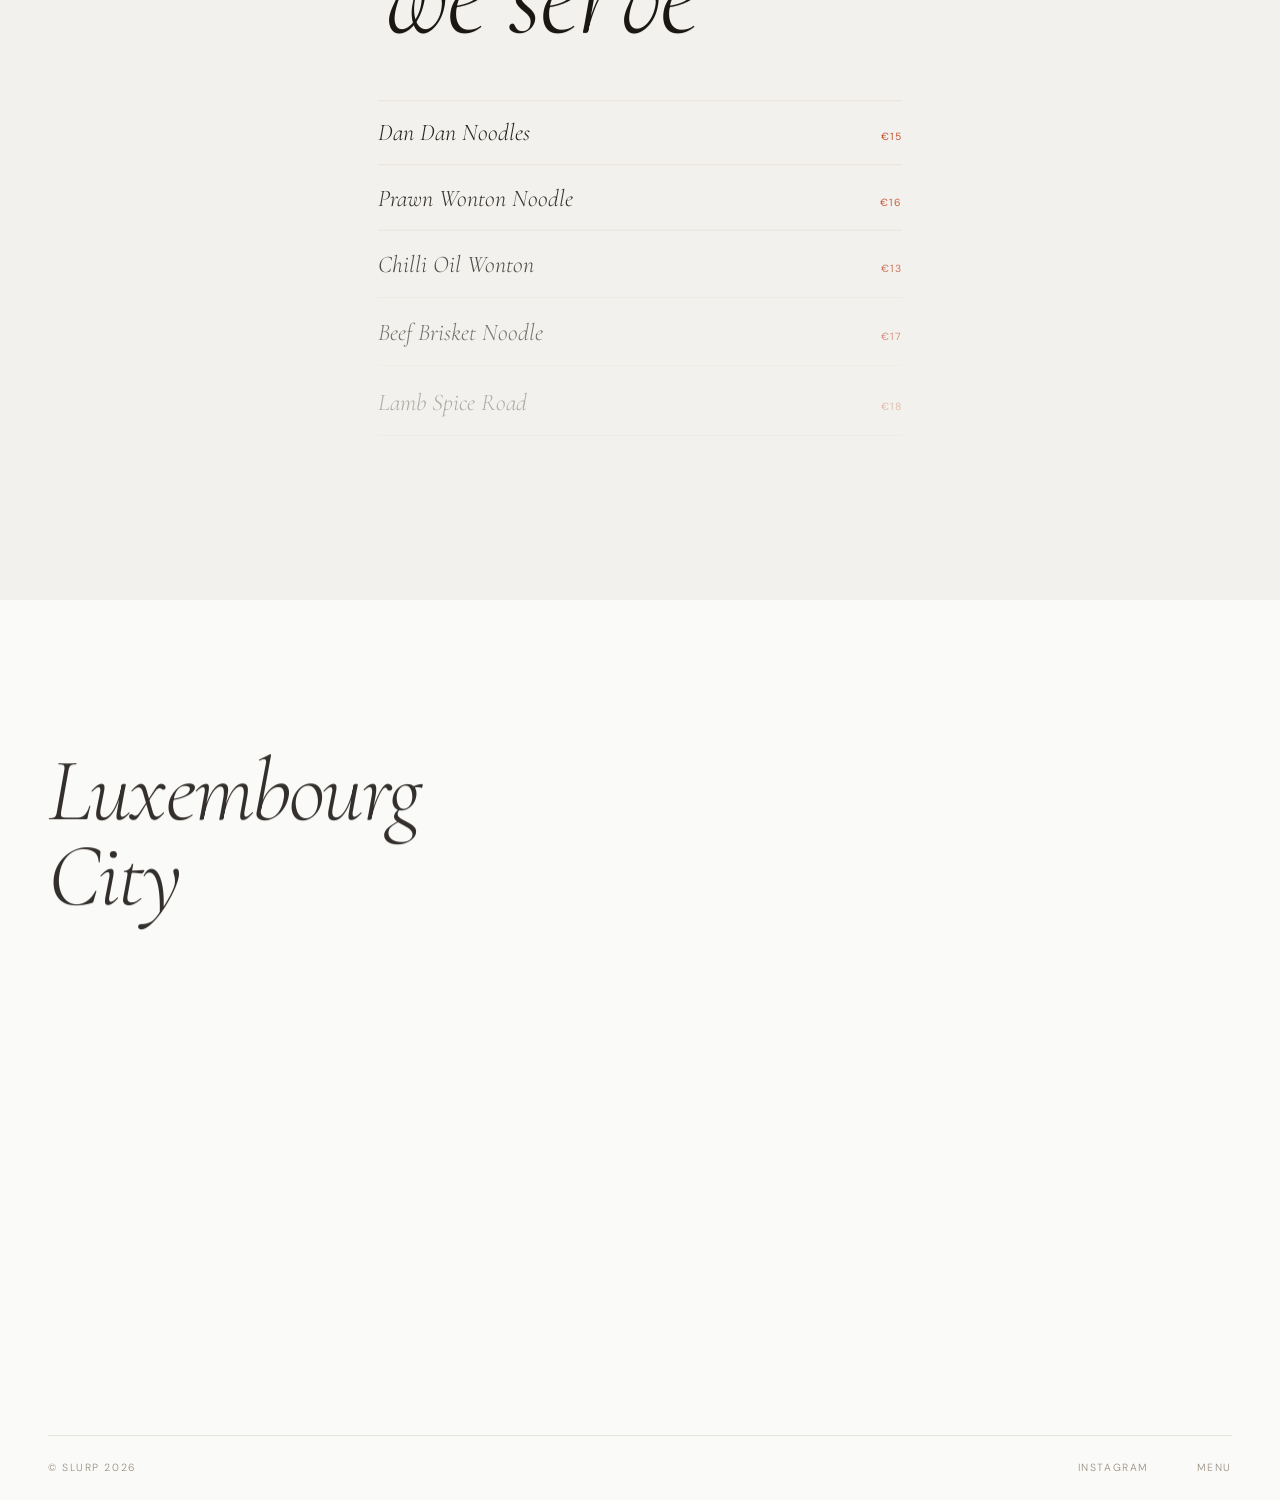
==== commit 55502846: "v2: Full redesign — snap-scroll slideshow, typography contrast, dark/light themes - 7 full-viewport " ====
--- a/index.html
+++ b/index.html
@@ -7,13 +7,13 @@
   <meta name="description" content="Slurp — Authentic Chinese noodles &amp; wontons in Luxembourg City.">
   <title>Slurp — Noodles &amp; Wontons · Luxembourg</title>
 
-  <!-- Theme toggle — must run before any render to prevent flash -->
+  <!-- Theme — must run before render to prevent flash -->
   <script src="assets/js/theme.js"></script>
 
-  <!-- Fonts: Cormorant Garamond (display) + DM Sans (body/labels) -->
+  <!-- Fonts -->
   <link rel="preconnect" href="https://fonts.googleapis.com">
   <link rel="preconnect" href="https://fonts.gstatic.com" crossorigin>
-  <link href="https://fonts.googleapis.com/css2?family=Cormorant+Garamond:ital,wght@1,300;1,600&family=DM+Sans:wght@300;400&display=swap" rel="stylesheet">
+  <link href="https://fonts.googleapis.com/css2?family=Cormorant+Garamond:ital,wght@0,300;1,300;1,600&family=DM+Sans:opsz,wght@9..40,300;9..40,400&display=swap" rel="stylesheet">
 
   <link rel="stylesheet" href="assets/css/reset.css">
   <link rel="stylesheet" href="assets/css/tokens.css">
@@ -21,231 +21,242 @@
 </head>
 <body>
 
-  <!-- ── Custom cursor ── -->
-  <div class="cursor" id="cursor" aria-hidden="true"></div>
-
-  <!-- ── NAV ── -->
+  <!-- Custom cursor -->
+  <div id="cursor" class="cursor" aria-hidden="true"></div>
+
+  <!-- ── NAV ──────────────────────────────────── -->
   <nav class="nav" aria-label="Main navigation">
     <a href="/" class="wordmark">Slurp</a>
-    <div class="nav-right">
-      <a href="menu.html">Menu</a>
-      <a href="#find-us">Find Us</a>
-      <button class="theme-toggle" aria-label="Switch to dark mode"></button>
-    </div>
-    <!-- Mobile: persistent Menu link + theme toggle + burger -->
-    <div class="nav-mobile">
-      <a href="menu.html" class="nav-mobile-menu">Menu</a>
+
+    <!-- Desktop links -->
+    <div class="nav-end">
+      <a href="menu.html" class="nav-link">Menu</a>
+      <a href="#slide-find-us" class="nav-link">Find Us</a>
       <button class="theme-toggle" aria-label="Switch to dark mode"></button>
       <button class="nav-burger" aria-label="Open navigation" aria-expanded="false">
-        <span></span>
-        <span></span>
-        <span></span>
+        <span></span><span></span><span></span>
       </button>
     </div>
   </nav>
 
-  <div class="nav-overlay" role="dialog" aria-modal="true" aria-label="Navigation">
+  <!-- Mobile full-screen overlay -->
+  <div class="nav-overlay" role="dialog" aria-modal="true" aria-label="Navigation menu">
     <a href="menu.html">Menu</a>
-    <a href="#find-us">Find Us</a>
+    <a href="#slide-find-us">Find Us</a>
   </div>
 
-
-  <!-- ════════════════════════════════════════
-       01 — HERO (split: photo left, text right)
-  ═════════════════════════════════════════ -->
-  <section class="hero">
-    <div class="hero-photo">
-      <!-- Ramen bowl — Unsplash photo by Vitalijs Barilo, free (unsplash.com/license) -->
-      <img src="https://images.unsplash.com/photo-1569718212165-3a8278d5f624?auto=format&fit=crop&w=1600&q=85"
-           alt="" role="presentation" loading="eager">
-    </div>
+  <!-- ── PROGRESS DOTS ────────────────────────── -->
+  <nav class="progress-nav" aria-label="Page sections">
+    <button class="progress-dot active" data-target="slide-hero"      aria-label="Intro"></button>
+    <button class="progress-dot"        data-target="slide-philosophy" aria-label="Philosophy"></button>
+    <button class="progress-dot"        data-target="slide-dish-1"     aria-label="Dan Dan Noodles"></button>
+    <button class="progress-dot"        data-target="slide-dish-2"     aria-label="Prawn Wonton Noodle"></button>
+    <button class="progress-dot"        data-target="slide-dish-3"     aria-label="Beef Brisket Noodle"></button>
+    <button class="progress-dot"        data-target="slide-menu"       aria-label="Menu"></button>
+    <button class="progress-dot"        data-target="slide-find-us"    aria-label="Find Us"></button>
+  </nav>
+
+
+  <!-- ════════════════════════════════════════
+       01 — HERO  (full-bleed photo)
+  ═════════════════════════════════════════ -->
+  <section class="slide slide--hero slide--dark" id="slide-hero">
+    <div class="hero-bg">
+      <img
+        src="https://images.unsplash.com/photo-1569718212165-3a8278d5f624?auto=format&fit=crop&w=1920&q=90"
+        alt="" role="presentation" loading="eager">
+    </div>
+    <div class="hero-overlay" aria-hidden="true"></div>
 
     <div class="hero-content">
+      <p class="label hero-eyebrow">Noodles &amp; Wontons</p>
       <h1 class="hero-wordmark">Slurp</h1>
       <div class="hero-rule" aria-hidden="true"></div>
-      <p class="hero-sub">Noodles &amp; Wontons</p>
-      <p class="hero-loc">Luxembourg</p>
+      <p class="label hero-location">Luxembourg City &mdash; Est. 2024</p>
       <a href="menu.html" class="cta hero-cta"><span>View menu &nbsp;&rarr;</span></a>
     </div>
 
     <div class="scroll-cue" aria-hidden="true">
-      <div class="scroll-line">
-        <div class="scroll-dot"></div>
-      </div>
-    </div>
-  </section>
-
-
-  <!-- ════════════════════════════════════════
-       02 — INTRO STATEMENT
-  ═════════════════════════════════════════ -->
-  <section class="intro" aria-label="About">
-    <div class="intro-rule" aria-hidden="true"></div>
-    <p class="intro-text">
-      14 hours of broth. A bowl of noodles.
-      An open kitchen. No reservations.
-    </p>
-    <div class="intro-rule" aria-hidden="true"></div>
-  </section>
-
-
-  <!-- ════════════════════════════════════════
-       03 — CRAFT STATEMENT
-  ═════════════════════════════════════════ -->
-  <section class="craft" aria-label="Craft">
-    <div class="intro-rule" aria-hidden="true"></div>
-    <p class="intro-text">
-      Every noodle pulled by hand.<br>
-      Every broth earned through time.
-    </p>
-    <div class="intro-rule" aria-hidden="true"></div>
-  </section>
-
-
-  <!-- ════════════════════════════════════════
-       04 — DISHES (three moments)
-  ═════════════════════════════════════════ -->
-  <section aria-label="Featured dishes">
-
-    <article class="dish">
-      <div class="dish-photo-wrap">
-        <!-- Asian noodles — Unsplash, free to use -->
-        <img src="https://images.unsplash.com/photo-1585032226651-759b368d7246?auto=format&fit=crop&w=900&q=85"
-             alt="Dan Dan Noodles — hand-pulled, Sichuan spiced pork, sesame paste"
-             loading="lazy">
-      </div>
-      <div class="dish-info">
-        <span class="dish-num">01</span>
-        <h3 class="dish-name">Dan Dan Noodles</h3>
-        <p class="dish-desc">Hand-pulled noodles, Sichuan spiced pork, sesame paste, crisp chilli oil</p>
+      <div class="scroll-line"><div class="scroll-dot"></div></div>
+    </div>
+  </section>
+
+
+  <!-- ════════════════════════════════════════
+       02 — PHILOSOPHY  (always dark)
+  ═════════════════════════════════════════ -->
+  <section class="slide slide--philosophy slide--dark" id="slide-philosophy">
+    <div class="philosophy-inner">
+      <header class="philosophy-header">
+        <span class="label philosophy-label">Our philosophy</span>
+        <span class="label philosophy-count" aria-hidden="true">02 &mdash; 07</span>
+      </header>
+      <div class="philosophy-rule" aria-hidden="true"></div>
+      <blockquote class="philosophy-quote">
+        14 hours<br>of broth.
+      </blockquote>
+      <div class="philosophy-rule" aria-hidden="true"></div>
+      <p class="philosophy-sub">
+        Every noodle pulled by hand.<br>
+        Every broth earned through time.
+      </p>
+    </div>
+  </section>
+
+
+  <!-- ════════════════════════════════════════
+       03 — DAN DAN NOODLES  (split: photo | info)
+  ═════════════════════════════════════════ -->
+  <section class="slide slide--dish" id="slide-dish-1">
+    <div class="dish-media">
+      <img
+        src="https://images.unsplash.com/photo-1585032226651-759b368d7246?auto=format&fit=crop&w=1200&q=85"
+        alt="Dan Dan Noodles — hand-pulled, Sichuan spiced pork, sesame paste"
+        loading="lazy">
+    </div>
+    <div class="dish-info">
+      <span class="label dish-num">03 &mdash; 07</span>
+      <div class="dish-rule" aria-hidden="true"></div>
+      <h2 class="dish-title">Dan Dan<br>Noodles</h2>
+      <p class="dish-desc">Hand-pulled noodles, Sichuan spiced pork,<br>sesame paste, crisp chilli oil</p>
+      <div class="dish-foot">
         <span class="dish-price">&euro;15</span>
-        <span class="dish-arrow" aria-hidden="true">&rarr;</span>
-      </div>
-    </article>
-
-    <article class="dish">
-      <div class="dish-photo-wrap">
-        <!-- Chinese dumplings — Unsplash, free to use -->
-        <img src="https://images.unsplash.com/photo-1563245372-f21724e3856d?auto=format&fit=crop&w=900&q=85"
-             alt="Prawn Wonton Noodle — tiger prawns, ginger broth"
-             loading="lazy">
-      </div>
-      <div class="dish-info">
-        <span class="dish-num">02</span>
-        <h3 class="dish-name">Prawn Wonton Noodle</h3>
-        <p class="dish-desc">Handmade wontons, tiger prawns, ginger-scallion broth, spring onion</p>
+        <a href="menu.html" class="cta dish-cta"><span>Full menu</span></a>
+      </div>
+    </div>
+  </section>
+
+
+  <!-- ════════════════════════════════════════
+       04 — PRAWN WONTON  (split: info | photo)
+  ═════════════════════════════════════════ -->
+  <section class="slide slide--dish slide--dish-inv" id="slide-dish-2">
+    <div class="dish-media">
+      <img
+        src="https://images.unsplash.com/photo-1563245372-f21724e3856d?auto=format&fit=crop&w=1200&q=85"
+        alt="Prawn Wonton Noodle — handmade wontons, tiger prawns, ginger broth"
+        loading="lazy">
+    </div>
+    <div class="dish-info">
+      <span class="label dish-num">04 &mdash; 07</span>
+      <div class="dish-rule" aria-hidden="true"></div>
+      <h2 class="dish-title">Prawn Wonton<br>Noodle</h2>
+      <p class="dish-desc">Handmade wontons, tiger prawns,<br>ginger-scallion broth, spring onion</p>
+      <div class="dish-foot">
         <span class="dish-price">&euro;16</span>
-        <span class="dish-arrow" aria-hidden="true">&rarr;</span>
-      </div>
-    </article>
-
-    <article class="dish">
-      <div class="dish-photo-wrap">
-        <!-- Beef noodle soup — Unsplash, free to use -->
-        <img src="https://images.unsplash.com/photo-1569050467447-ce54b3bbc37d?auto=format&fit=crop&w=900&q=85"
-             alt="Beef Brisket Noodle — 14-hour soy-braised brisket"
-             loading="lazy">
-      </div>
-      <div class="dish-info">
-        <span class="dish-num">03</span>
-        <h3 class="dish-name">Beef Brisket Noodle</h3>
-        <p class="dish-desc">14-hour soy-braised brisket, hand-pulled noodles, slow broth, pickled mustard greens</p>
+        <a href="menu.html" class="cta dish-cta"><span>Full menu</span></a>
+      </div>
+    </div>
+  </section>
+
+
+  <!-- ════════════════════════════════════════
+       05 — BEEF BRISKET  (full-bleed photo)
+  ═════════════════════════════════════════ -->
+  <section class="slide slide--dish-full slide--dark" id="slide-dish-3">
+    <div class="dish-full-bg">
+      <img
+        src="https://images.unsplash.com/photo-1569050467447-ce54b3bbc37d?auto=format&fit=crop&w=1920&q=90"
+        alt="Beef Brisket Noodle — 14-hour soy-braised brisket, slow broth"
+        loading="lazy">
+    </div>
+    <div class="dish-full-overlay" aria-hidden="true"></div>
+    <div class="dish-full-info">
+      <span class="label dish-num">05 &mdash; 07</span>
+      <div class="dish-rule" aria-hidden="true"></div>
+      <h2 class="dish-full-title">Beef Brisket<br>Noodle</h2>
+      <p class="dish-full-desc">14-hour soy-braised brisket, hand-pulled noodles, slow broth, pickled mustard greens</p>
+      <div class="dish-foot">
         <span class="dish-price">&euro;17</span>
-        <span class="dish-arrow" aria-hidden="true">&rarr;</span>
-      </div>
-    </article>
-
-  </section>
-
-
-  <!-- ════════════════════════════════════════
-       05 — MENU TEASER
-  ═════════════════════════════════════════ -->
-  <section class="menu-teaser" id="menu-preview">
-
-    <h2 class="menu-teaser-head">What we serve</h2>
-
-    <ul class="menu-teaser-list">
-      <li class="teaser-item">
-        <span class="teaser-name">Dan Dan Noodles</span>
-        <span class="teaser-price">&euro;15</span>
-      </li>
-      <li class="teaser-item">
-        <span class="teaser-name">Prawn Wonton Noodle</span>
-        <span class="teaser-price">&euro;16</span>
-      </li>
-      <li class="teaser-item">
-        <span class="teaser-name">Chilli Oil Wonton</span>
-        <span class="teaser-price">&euro;13</span>
-      </li>
-      <li class="teaser-item">
-        <span class="teaser-name">Beef Brisket Noodle</span>
-        <span class="teaser-price">&euro;17</span>
-      </li>
-      <li class="teaser-item">
-        <span class="teaser-name">Lamb Spice Road</span>
-        <span class="teaser-price">&euro;18</span>
-      </li>
-    </ul>
-
-    <a href="menu.html" class="cta menu-teaser-cta"><span>Full menu &nbsp;&rarr;</span></a>
-
-  </section>
-
-
-  <!-- ════════════════════════════════════════
-       06 — FIND US
-  ═════════════════════════════════════════ -->
-  <section class="find-us" id="find-us">
-
-    <h2 class="find-us-city">Luxembourg City</h2>
-
-    <div class="find-us-details">
-      <div class="find-us-col">
-        <p class="find-us-label">Address</p>
-        <address>
-          12 Rue du Foss&eacute;<br>
-          L-1536 Luxembourg<br>
-          Grand Duchy
-        </address>
-      </div>
-      <div class="find-us-col">
-        <p class="find-us-label">Hours</p>
-        <p>
-          Mon&ndash;Fri &nbsp; 12:00&ndash;14:30<br>
-          Mon&ndash;Sat &nbsp; 18:30&ndash;22:00<br>
-          Sunday &mdash; Closed
-        </p>
-      </div>
-    </div>
-
-    <!-- OpenStreetMap — no Google Maps required -->
-    <div class="map-wrap">
-      <iframe
-        src="https://www.openstreetmap.org/export/embed.html?bbox=6.098%2C49.593%2C6.148%2C49.623&amp;layer=mapnik&amp;marker=49.6116%2C6.1252"
-        allowfullscreen loading="lazy"
-        title="Slurp on OpenStreetMap"
-      ></iframe>
-    </div>
-
-  </section>
-
-
-  <!-- ── FOOTER ── -->
-  <footer class="footer">
-    <span class="footer-copy">&copy; Slurp 2026</span>
-    <nav class="footer-nav" aria-label="Footer">
-      <a href="#">Instagram</a>
-      <a href="menu.html">Menu</a>
-    </nav>
-  </footer>
-
-
-  <!-- ── SCRIPTS ── -->
+        <a href="menu.html" class="cta dish-cta dish-cta--light"><span>Full menu</span></a>
+      </div>
+    </div>
+  </section>
+
+
+  <!-- ════════════════════════════════════════
+       06 — MENU PREVIEW
+  ═════════════════════════════════════════ -->
+  <section class="slide slide--menu" id="slide-menu">
+    <div class="menu-inner">
+      <h2 class="menu-heading">What<br>we serve</h2>
+      <ul class="menu-list" role="list">
+        <li class="menu-item">
+          <span class="menu-name">Dan Dan Noodles</span>
+          <span class="menu-price">&euro;15</span>
+        </li>
+        <li class="menu-item">
+          <span class="menu-name">Prawn Wonton Noodle</span>
+          <span class="menu-price">&euro;16</span>
+        </li>
+        <li class="menu-item">
+          <span class="menu-name">Chilli Oil Wonton</span>
+          <span class="menu-price">&euro;13</span>
+        </li>
+        <li class="menu-item">
+          <span class="menu-name">Beef Brisket Noodle</span>
+          <span class="menu-price">&euro;17</span>
+        </li>
+        <li class="menu-item">
+          <span class="menu-name">Lamb Spice Road</span>
+          <span class="menu-price">&euro;18</span>
+        </li>
+      </ul>
+      <a href="menu.html" class="cta menu-cta"><span>Full menu &nbsp;&rarr;</span></a>
+    </div>
+  </section>
+
+
+  <!-- ════════════════════════════════════════
+       07 — FIND US + FOOTER
+  ═════════════════════════════════════════ -->
+  <section class="slide slide--find-us" id="slide-find-us">
+    <div class="find-us-inner">
+      <h2 class="find-us-city">Luxembourg<br>City</h2>
+
+      <div class="find-us-grid">
+        <div class="find-us-col">
+          <p class="label find-us-label">Address</p>
+          <address>
+            12 Rue du Foss&eacute;<br>
+            L-1536 Luxembourg<br>
+            Grand Duchy
+          </address>
+        </div>
+        <div class="find-us-col">
+          <p class="label find-us-label">Hours</p>
+          <p>
+            Mon&ndash;Fri &nbsp; 12:00&ndash;14:30<br>
+            Mon&ndash;Sat &nbsp; 18:30&ndash;22:00<br>
+            Sunday &mdash; Closed
+          </p>
+        </div>
+        <div class="find-us-col find-us-map-col">
+          <div class="map-wrap">
+            <iframe
+              src="https://www.openstreetmap.org/export/embed.html?bbox=6.098%2C49.593%2C6.148%2C49.623&amp;layer=mapnik&amp;marker=49.6116%2C6.1252"
+              allowfullscreen loading="lazy"
+              title="Slurp on OpenStreetMap"
+            ></iframe>
+          </div>
+        </div>
+      </div>
+    </div>
+
+    <footer class="footer">
+      <span class="footer-copy">&copy; Slurp 2026</span>
+      <nav class="footer-links" aria-label="Footer">
+        <a href="#">Instagram</a>
+        <a href="menu.html">Menu</a>
+      </nav>
+    </footer>
+  </section>
+
+
+  <!-- ── Scripts ── -->
   <script src="https://cdnjs.cloudflare.com/ajax/libs/gsap/3.12.5/gsap.min.js"></script>
   <script src="https://cdnjs.cloudflare.com/ajax/libs/gsap/3.12.5/ScrollTrigger.min.js"></script>
   <script>gsap.registerPlugin(ScrollTrigger);</script>
-  <script src="https://cdn.jsdelivr.net/npm/@studio-freight/lenis@1.0.42/bundled/lenis.min.js"></script>
   <script src="assets/js/main.js"></script>
 
 </body>
--- a/assets/css/main.css
+++ b/assets/css/main.css
@@ -1,96 +1,129 @@
 /* =============================================
-   SLURP — Main Styles (Light, Food-Forward)
+   SLURP v2 — Slide / Snap Styles
    ============================================= */
 
-/* ── Base ── */
+
+/* ══════════════════════════════════════════════
+   BASE
+══════════════════════════════════════════════ */
 html {
+  scroll-snap-type: y mandatory;
+  scroll-behavior: smooth;
   background: var(--bg);
   color: var(--ink);
   font-family: var(--font-body);
   font-weight: 300;
+  height: 100%;
 }
 
 body {
+  height: 100%;
   overflow-x: hidden;
   background: var(--bg);
 }
 
-/* ── Custom Cursor ── */
-/*
-   mix-blend-mode: difference + white fill = always visible.
-   Appears dark on light backgrounds, light on dark — works
-   in both themes without any JS theme-awareness.
-*/
+
+/* ══════════════════════════════════════════════
+   SLIDE — shared
+══════════════════════════════════════════════ */
+.slide {
+  height: 100svh;
+  scroll-snap-align: start;
+  scroll-snap-stop: always;
+  position: relative;
+  overflow: hidden;
+}
+
+
+/* ══════════════════════════════════════════════
+   UTILITY: label
+══════════════════════════════════════════════ */
+.label {
+  font-family: var(--font-sans);
+  font-weight: 400;
+  font-size: 0.65rem;
+  letter-spacing: 0.22em;
+  text-transform: uppercase;
+  color: var(--ink-dim);
+}
+
+
+/* ══════════════════════════════════════════════
+   CUSTOM CURSOR
+══════════════════════════════════════════════ */
 .cursor {
   position: fixed;
-  top: -30px; left: -30px; /* start offscreen until first mousemove */
-  width: 16px; height: 16px;
+  top: 0; left: 0;
+  width: 18px; height: 18px;
   border-radius: 50%;
-  background: white;
-  mix-blend-mode: difference;
+  border: 1.5px solid var(--ink);
+  background: transparent;
   pointer-events: none;
-  z-index: 9999;
-  transform: translate(-50%, -50%);
-  transition: width 0.22s ease, height 0.22s ease;
-  will-change: left, top;
-}
-
-.cursor.hover {
-  width: 40px;
-  height: 40px;
-}
-
+  z-index: 9000;
+  opacity: 0;
+  will-change: transform;
+  transition:
+    width  .22s cubic-bezier(.16,1,.3,1),
+    height .22s cubic-bezier(.16,1,.3,1),
+    border-color .22s ease,
+    opacity .3s ease;
+}
+.cursor.visible { opacity: 1; }
+.cursor.hover   { width: 36px; height: 36px; }
+body { cursor: none; }
 @media (pointer: coarse) {
   .cursor { display: none; }
-}
-
-@media (pointer: fine) {
-  *, *::before, *::after { cursor: none !important; }
-}
-
-/* ─────────────────────────────────────────────
-   CTA — fill from left (utility)
-───────────────────────────────────────────── */
+  body, *, *::before, *::after { cursor: auto !important; }
+}
+
+
+/* ══════════════════════════════════════════════
+   CTA — fill from left
+══════════════════════════════════════════════ */
 .cta {
   position: relative;
   overflow: hidden;
   display: inline-flex;
   align-items: center;
   font-family: var(--font-sans);
-  font-size: var(--fs-label);
-  letter-spacing: 0.18em;
+  font-size: 0.65rem;
+  letter-spacing: 0.22em;
   text-transform: uppercase;
   color: var(--ink);
-  padding: 0.7em 1.4em;
+  padding: 0.8em 1.6em;
   border: 1px solid var(--border);
-  transition: color 0.4s cubic-bezier(0.16, 1, 0.3, 1);
   text-decoration: none;
-}
-
+  transition: color .4s cubic-bezier(.16,1,.3,1);
+  white-space: nowrap;
+}
 .cta::before {
   content: '';
   position: absolute;
   inset: 0;
   background: var(--ink);
   transform: translateX(-101%);
-  transition: transform 0.4s cubic-bezier(0.16, 1, 0.3, 1);
-}
-
+  transition: transform .4s cubic-bezier(.16,1,.3,1);
+}
 .cta:hover::before { transform: translateX(0); }
 .cta:hover { color: var(--bg); }
-
-.cta span {
-  position: relative;
-  z-index: 1;
-}
-
-/* ─────────────────────────────────────────────
+.cta span  { position: relative; z-index: 1; }
+
+/* Light-variant CTA (for dark slides) */
+.cta--light {
+  color: #F0E8D8;
+  border-color: rgba(240,232,216,.35);
+}
+.cta--light::before { background: #F0E8D8; }
+.cta--light:hover   { color: #0C0906; }
+
+
+/* ══════════════════════════════════════════════
    NAV
-───────────────────────────────────────────── */
+══════════════════════════════════════════════ */
 .nav {
   position: fixed;
   top: 0; left: 0; right: 0;
-  z-index: 100;
+  z-index: 500;
   height: var(--nav-height);
   display: flex;
   align-items: center;
@@ -102,119 +135,124 @@
   border-bottom: 1px solid transparent;
 }
 
+/* Solid nav on non-hero slides */
 .nav.scrolled {
   background: var(--nav-bg-scrolled);
-  backdrop-filter: blur(12px);
-  -webkit-backdrop-filter: blur(12px);
+  backdrop-filter: blur(16px);
+  -webkit-backdrop-filter: blur(16px);
   border-bottom-color: var(--border);
 }
 
+/* Wordmark */
 .wordmark {
   font-family: var(--font-serif);
   font-style: italic;
   font-weight: 600;
-  font-size: 1.15rem;
+  font-size: 1.1rem;
   color: var(--ink);
+  text-decoration: none;
   letter-spacing: 0;
-  text-decoration: none;
-}
-
-.nav-right {
+  transition: color var(--dur-fast) ease;
+  position: relative;
+  z-index: 1;
+}
+
+/* Nav end (links + controls) */
+.nav-end {
   display: flex;
   align-items: center;
   gap: var(--space-m);
-}
-
-.nav-right a {
+  position: relative;
+  z-index: 1;
+}
+
+.nav-link {
   font-family: var(--font-sans);
   font-weight: 400;
-  font-size: var(--fs-label);
-  letter-spacing: 0.18em;
+  font-size: 0.65rem;
+  letter-spacing: 0.22em;
   text-transform: uppercase;
   color: var(--ink);
   text-decoration: none;
+  padding-bottom: 3px;
   position: relative;
-  padding-bottom: 3px;
-}
-
-/* Center-out underline */
-.nav-right a::before,
-.nav-right a::after {
+  transition: color var(--dur-fast) ease;
+}
+/* Centre-out underline */
+.nav-link::before,
+.nav-link::after {
   content: '';
   position: absolute;
   bottom: 0;
   width: 0;
   height: 1px;
-  background: var(--ink);
-  transition: width 0.3s ease;
-}
-
-.nav-right a::before { right: 50%; }
-.nav-right a::after  { left: 50%; }
-
-.nav-right a:hover::before,
-.nav-right a:hover::after { width: 50%; }
-
-/* Hamburger */
+  background: currentColor;
+  transition: width .3s ease;
+}
+.nav-link::before { right: 50%; }
+.nav-link::after  { left:  50%; }
+.nav-link:hover::before,
+.nav-link:hover::after { width: 50%; }
+
+/* Hamburger — hidden on desktop */
 .nav-burger {
   display: none;
   flex-direction: column;
   gap: 5px;
-  width: 26px;
+  width: 24px;
   background: none;
   border: none;
   padding: 0;
-}
-
+  cursor: pointer;
+}
 .nav-burger span {
   display: block;
   height: 1px;
   background: var(--ink);
-  transition: transform var(--dur-fast) ease, opacity var(--dur-fast) ease;
-}
-
+  transition:
+    transform var(--dur-fast) ease,
+    opacity   var(--dur-fast) ease,
+    background var(--dur-fast) ease;
+}
 .nav-burger.open span:nth-child(1) { transform: translateY(6px) rotate(45deg); }
 .nav-burger.open span:nth-child(2) { opacity: 0; }
 .nav-burger.open span:nth-child(3) { transform: translateY(-6px) rotate(-45deg); }
 
-/* Mobile nav strip (Menu + theme + burger) — hidden on desktop */
-.nav-mobile {
-  display: none;
-  align-items: center;
-  gap: var(--space-s);
-}
-
-.nav-mobile-menu {
-  font-family: var(--font-sans);
-  font-weight: 400;
-  font-size: var(--fs-label);
-  letter-spacing: 0.18em;
-  text-transform: uppercase;
-  color: var(--ink);
-  text-decoration: none;
-}
-
-/* Mobile overlay */
+/* Dark-slide overrides for nav elements */
+.nav.on-dark .wordmark,
+.nav.on-dark .nav-link { color: #F0E8D8; }
+.nav.on-dark .nav-burger span { background: #F0E8D8; }
+.nav.on-dark .theme-toggle { border-color: rgba(240,232,216,.3); }
+.nav.on-dark .theme-toggle::after { background: #F0E8D8; }
+
+/* When dark-slide nav IS scrolled, keep a dark glass bg */
+.nav.on-dark.scrolled {
+  background: rgba(12,9,6,.85);
+  border-bottom-color: rgba(240,232,216,.08);
+}
+
+
+/* ══════════════════════════════════════════════
+   MOBILE OVERLAY
+══════════════════════════════════════════════ */
 .nav-overlay {
-  display: none;
+  display: flex;
   position: fixed;
   inset: 0;
   background: var(--bg);
-  z-index: 99;
+  z-index: 400;
   flex-direction: column;
   align-items: center;
   justify-content: center;
   gap: var(--space-l);
+  pointer-events: none;
   opacity: 0;
-  pointer-events: none;
   transition: opacity var(--dur-med) ease;
 }
-
 .nav-overlay.open {
+  pointer-events: auto;
   opacity: 1;
-  pointer-events: auto;
-}
-
+}
 .nav-overlay a {
   font-family: var(--font-serif);
   font-style: italic;
@@ -224,81 +262,111 @@
   text-decoration: none;
   transition: color var(--dur-fast) ease;
 }
-
 .nav-overlay a:hover { color: var(--accent); }
 
-/* ─────────────────────────────────────────────
-   01 — HERO (split)
-───────────────────────────────────────────── */
-.hero {
-  display: grid;
-  grid-template-columns: 55fr 45fr;
-  height: 100svh;
-  min-height: 600px;
-  overflow: hidden;
-  position: relative;
-}
-
-.hero-photo {
-  position: relative;
-  overflow: hidden;
-}
-
-.hero-photo img {
+
+/* ══════════════════════════════════════════════
+   PROGRESS DOTS
+══════════════════════════════════════════════ */
+.progress-nav {
+  position: fixed;
+  right: 1.5rem;
+  top: 50%;
+  transform: translateY(-50%);
+  z-index: 300;
+  display: flex;
+  flex-direction: column;
+  align-items: center;
+  gap: 10px;
+}
+.progress-dot {
+  width: 5px;
+  height: 5px;
+  border-radius: 3px;
+  background: var(--ink);
+  opacity: .2;
+  border: none;
+  padding: 0;
+  cursor: pointer;
+  transition: all .45s cubic-bezier(.16,1,.3,1);
+}
+.progress-dot.active {
+  opacity: 1;
+  height: 22px;
+}
+/* On dark slides — dots go cream */
+.progress-nav.on-dark .progress-dot { background: #F0E8D8; }
+
+
+/* ══════════════════════════════════════════════
+   01 — HERO
+══════════════════════════════════════════════ */
+.hero-bg {
+  position: absolute;
+  inset: 0;
+}
+.hero-bg img {
   width: 100%;
-  height: 112%;
+  height: 115%;
   object-fit: cover;
   object-position: center;
   display: block;
-  margin-top: -6%;
-}
-
+  margin-top: -7.5%;
+}
+.hero-overlay {
+  position: absolute;
+  inset: 0;
+  z-index: 1;
+  background: linear-gradient(
+    160deg,
+    rgba(0,0,0,.18) 0%,
+    rgba(0,0,0,.05) 35%,
+    rgba(0,0,0,.35) 72%,
+    rgba(0,0,0,.65) 100%
+  );
+}
 .hero-content {
+  position: relative;
+  z-index: 2;
   display: flex;
   flex-direction: column;
-  justify-content: center;
+  justify-content: flex-end;
   align-items: flex-start;
-  padding: calc(var(--nav-height) + var(--space-l)) var(--space-l) var(--space-l);
-  background: var(--bg);
-}
-
+  height: 100%;
+  padding: var(--nav-height) var(--space-m) var(--space-l);
+}
+.hero-eyebrow {
+  color: rgba(240,232,216,.7);
+  margin-bottom: .4em;
+}
 .hero-wordmark {
   font-family: var(--font-serif);
   font-style: italic;
   font-weight: 600;
-  font-size: clamp(3rem, 8vw, 8rem);
-  line-height: 1;
-  color: var(--ink);
+  font-size: clamp(5rem, 18vw, 14rem);
+  line-height: .92;
+  letter-spacing: -.025em;
+  color: #F0E8D8;
   will-change: transform, opacity;
-}
-
+  margin-bottom: .25em;
+}
 .hero-rule {
-  width: 100%;
+  width: clamp(60px, 14vw, 140px);
   height: 1px;
-  background: var(--ink);
+  background: rgba(240,232,216,.45);
+  margin-bottom: .6em;
   transform-origin: left center;
-  margin: var(--space-s) 0;
-}
-
-.hero-sub {
-  font-family: var(--font-sans);
-  font-weight: 400;
-  font-size: var(--fs-label);
-  letter-spacing: 0.18em;
-  text-transform: uppercase;
-  color: var(--ink-dim);
-  margin-bottom: 0.3em;
-}
-
-.hero-loc {
-  font-family: var(--font-sans);
-  font-weight: 400;
-  font-size: var(--fs-label);
-  letter-spacing: 0.18em;
-  text-transform: uppercase;
-  color: var(--ink-dim);
+}
+.hero-location {
+  color: rgba(240,232,216,.65);
   margin-bottom: var(--space-m);
 }
+.hero-cta {
+  color: #F0E8D8;
+  border-color: rgba(240,232,216,.35);
+}
+.hero-cta::before { background: #F0E8D8; }
+.hero-cta:hover   { color: #0C0906; }
 
 /* Scroll cue */
 .scroll-cue {
@@ -306,389 +374,470 @@
   bottom: var(--space-m);
   left: 50%;
   transform: translateX(-50%);
-  z-index: 2;
-}
-
+  z-index: 3;
+}
 .scroll-line {
   width: 1px;
-  height: 60px;
-  background: var(--scroll-line-bg);
+  height: 52px;
+  background: rgba(240,232,216,.25);
   position: relative;
   overflow: hidden;
 }
-
 .scroll-dot {
   width: 4px;
   height: 4px;
   border-radius: 50%;
-  background: var(--ink);
+  background: #F0E8D8;
   position: absolute;
   left: -1.5px;
   animation: scrollDot 2s ease-in-out infinite;
 }
-
 @keyframes scrollDot {
   0%   { top: 0;                opacity: 1; }
   80%  { top: calc(100% - 4px); opacity: 1; }
   100% { top: calc(100% - 4px); opacity: 0; }
 }
 
-/* ─────────────────────────────────────────────
-   02 — INTRO STATEMENT
-───────────────────────────────────────────── */
-.intro {
-  padding: calc(var(--space-xl) * 1.5) var(--space-m);
-  display: flex;
-  flex-direction: column;
-  align-items: center;
-  gap: var(--space-m);
-}
-
-.intro-rule {
-  width: clamp(80px, 20vw, 200px);
+
+/* ══════════════════════════════════════════════
+   02 — PHILOSOPHY  (always dark)
+══════════════════════════════════════════════ */
+.slide--philosophy {
+  background: #0C0906;
+  display: flex;
+  align-items: center;
+  justify-content: flex-start;
+}
+.philosophy-inner {
+  padding: calc(var(--nav-height) + var(--space-m)) var(--space-m) var(--space-m);
+  max-width: 860px;
+  width: 100%;
+}
+.philosophy-header {
+  display: flex;
+  justify-content: space-between;
+  align-items: center;
+  margin-bottom: var(--space-s);
+}
+.philosophy-label,
+.philosophy-count { color: rgba(240,232,216,.4); }
+.philosophy-rule {
+  width: 100%;
   height: 1px;
-  background: var(--border);
-}
-
-.intro-text {
+  background: rgba(240,232,216,.12);
+  transform-origin: left center;
+}
+.philosophy-quote {
   font-family: var(--font-serif);
   font-style: italic;
   font-weight: 300;
-  font-size: clamp(1.6rem, 3.5vw, 3rem);
-  line-height: 1.4;
-  color: var(--ink);
-  text-align: center;
-  max-width: 24ch;
-}
-
-/* ─────────────────────────────────────────────
-   03 — CRAFT STATEMENT
-───────────────────────────────────────────── */
-.craft {
-  padding: calc(var(--space-xl) * 1.5) var(--space-m);
-  display: flex;
-  flex-direction: column;
-  align-items: center;
-  gap: var(--space-m);
-  background: var(--surface);
-}
-
-/* ─────────────────────────────────────────────
-   04 — DISHES (three moments)
-───────────────────────────────────────────── */
-.dish {
-  display: flex;
-  min-height: 60vh;
-  border-top: 1px solid var(--border);
-}
-
-.dish-photo-wrap {
-  flex: 55 1 0;
+  font-size: clamp(3rem, 8vw, 8rem);
+  line-height: 1.1;
+  letter-spacing: -.015em;
+  color: #F0E8D8;
+  margin: var(--space-m) 0;
+  will-change: transform, opacity;
+}
+.philosophy-sub {
+  font-family: var(--font-sans);
+  font-weight: 300;
+  font-size: .88rem;
+  line-height: 1.9;
+  color: rgba(240,232,216,.45);
+  margin-top: var(--space-s);
+}
+
+
+/* ══════════════════════════════════════════════
+   03-04 — DISH SPLIT
+══════════════════════════════════════════════ */
+.slide--dish {
+  display: grid;
+  grid-template-columns: 58fr 42fr;
+}
+.slide--dish-inv {
+  grid-template-columns: 42fr 58fr;
+}
+.slide--dish-inv .dish-media { order: 2; }
+.slide--dish-inv .dish-info  { order: 1; }
+
+.dish-media {
   position: relative;
   overflow: hidden;
 }
-
-.dish-photo-wrap img {
+.dish-media img {
   width: 100%;
-  height: 112%;
+  height: 115%;
   object-fit: cover;
   object-position: center;
   display: block;
-  margin-top: -6%;
-  transition: transform 0.7s ease; /* fallback if GSAP not loaded */
-}
+  margin-top: -7.5%;
+  transition: transform .8s cubic-bezier(.16,1,.3,1);
+}
+.slide--dish:hover .dish-media img { transform: scale(1.03); }
 
 .dish-info {
-  flex: 45 1 0;
   display: flex;
   flex-direction: column;
   justify-content: center;
-  padding: var(--space-l);
+  padding: calc(var(--nav-height) + var(--space-m)) var(--space-l) var(--space-l);
   background: var(--bg);
-}
-
-/* Alternating layout */
-.dish:nth-child(even) .dish-photo-wrap { order: 2; }
-.dish:nth-child(even) .dish-info       { order: 1; }
+  border-left: 1px solid var(--border);
+}
+.slide--dish-inv .dish-info {
+  border-left: none;
+  border-right: 1px solid var(--border);
+}
 
 .dish-num {
   display: block;
-  font-family: var(--font-sans);
-  font-weight: 400;
-  font-size: var(--fs-label);
-  letter-spacing: 0.2em;
   color: var(--ink-dim);
   margin-bottom: var(--space-s);
 }
-
-.dish-name {
+.dish-rule {
+  width: 36px;
+  height: 1px;
+  background: var(--accent);
+  margin-bottom: var(--space-m);
+  transform-origin: left center;
+}
+.dish-title {
   font-family: var(--font-serif);
   font-style: italic;
   font-weight: 300;
-  font-size: clamp(1.8rem, 3vw, 3rem);
+  font-size: clamp(2.5rem, 4.5vw, 5rem);
+  line-height: 1.05;
   color: var(--ink);
-  line-height: 1.1;
-  margin-bottom: var(--space-xs);
-  will-change: transform;
-}
-
+  letter-spacing: -.01em;
+  margin-bottom: var(--space-s);
+  will-change: transform, opacity;
+}
 .dish-desc {
   font-family: var(--font-sans);
   font-weight: 300;
-  font-size: 0.9rem;
-  line-height: 1.8;
+  font-size: .88rem;
+  line-height: 1.85;
   color: var(--ink-dim);
   max-width: 32ch;
   margin-bottom: var(--space-m);
 }
-
+.dish-foot {
+  display: flex;
+  align-items: center;
+  gap: var(--space-m);
+}
 .dish-price {
   font-family: var(--font-sans);
   font-weight: 400;
-  font-size: var(--fs-label);
-  letter-spacing: 0.1em;
+  font-size: clamp(1.5rem, 2.5vw, 2.2rem);
   color: var(--accent);
-  margin-bottom: var(--space-xs);
+}
+
+
+/* ══════════════════════════════════════════════
+   05 — BEEF BRISKET  (full-bleed)
+══════════════════════════════════════════════ */
+.slide--dish-full { position: relative; }
+
+.dish-full-bg {
+  position: absolute;
+  inset: 0;
+}
+.dish-full-bg img {
+  width: 100%;
+  height: 115%;
+  object-fit: cover;
+  object-position: center;
   display: block;
-}
-
-.dish-arrow {
-  font-size: 1rem;
-  color: var(--accent);
-  opacity: 0;
-  display: inline-block;
-  will-change: transform, opacity;
-}
-
-/* ─────────────────────────────────────────────
-   05 — MENU TEASER
-───────────────────────────────────────────── */
-.menu-teaser {
-  border-top: 1px solid var(--border);
-  padding: var(--space-xl) var(--space-m);
-  display: flex;
-  flex-direction: column;
-  align-items: center;
-  gap: var(--space-l);
-}
-
-.menu-teaser-head {
+  margin-top: -7.5%;
+}
+.dish-full-overlay {
+  position: absolute;
+  inset: 0;
+  z-index: 1;
+  background: linear-gradient(
+    to bottom,
+    rgba(0,0,0,0)    25%,
+    rgba(0,0,0,.55)  70%,
+    rgba(0,0,0,.82) 100%
+  );
+}
+.dish-full-info {
+  position: absolute;
+  bottom: var(--space-l);
+  left: var(--space-m);
+  right: var(--space-m);
+  z-index: 2;
+}
+/* Force cream palette */
+.dish-full-info .dish-num   { color: rgba(240,232,216,.55); }
+.dish-full-info .dish-rule  { background: #E05A30; }
+.dish-full-info .dish-price { color: #E05A30; }
+
+.dish-full-title {
   font-family: var(--font-serif);
   font-style: italic;
   font-weight: 300;
-  font-size: clamp(2rem, 4vw, 4rem);
+  font-size: clamp(2.5rem, 5.5vw, 6rem);
+  line-height: 1.05;
+  letter-spacing: -.015em;
+  color: #F0E8D8;
+  margin-bottom: var(--space-s);
+  will-change: transform, opacity;
+}
+.dish-full-desc {
+  font-family: var(--font-sans);
+  font-weight: 300;
+  font-size: .88rem;
+  line-height: 1.85;
+  color: rgba(240,232,216,.55);
+  max-width: 48ch;
+  margin-bottom: var(--space-m);
+}
+.dish-cta--light {
+  color: #F0E8D8;
+  border-color: rgba(240,232,216,.35);
+}
+.dish-cta--light::before { background: #F0E8D8; }
+.dish-cta--light:hover   { color: #0C0906; }
+
+
+/* ══════════════════════════════════════════════
+   06 — MENU PREVIEW
+══════════════════════════════════════════════ */
+.slide--menu {
+  display: flex;
+  align-items: center;
+  justify-content: center;
+  background: var(--surface);
+}
+.menu-inner {
+  width: 100%;
+  max-width: 620px;
+  padding: calc(var(--nav-height) + var(--space-m)) var(--space-m) var(--space-m);
+}
+.menu-heading {
+  font-family: var(--font-serif);
+  font-style: italic;
+  font-weight: 300;
+  font-size: clamp(3.5rem, 9vw, 9rem);
+  line-height: .95;
+  letter-spacing: -.02em;
   color: var(--ink);
-  text-align: center;
-}
-
-.menu-teaser-list {
+  margin-bottom: var(--space-m);
+  will-change: transform, opacity;
+}
+.menu-list {
+  list-style: none;
   width: 100%;
-  max-width: 480px;
-  list-style: none;
-}
-
-.teaser-item {
+  margin-bottom: var(--space-l);
+}
+.menu-item {
   display: flex;
   justify-content: space-between;
   align-items: baseline;
-  padding: var(--space-s) 0;
+  padding: .85em 0;
   border-bottom: 1px solid var(--border);
-}
-
-.teaser-item:first-child {
-  border-top: 1px solid var(--border);
-}
-
-.teaser-name {
+  transition: border-color var(--dur-fast) ease;
+}
+.menu-item:first-child { border-top: 1px solid var(--border); }
+.menu-item:hover { border-color: var(--accent); }
+.menu-name {
   font-family: var(--font-serif);
   font-style: italic;
   font-weight: 300;
-  font-size: var(--fs-item);
+  font-size: clamp(1.1rem, 2.2vw, 1.5rem);
   color: var(--ink);
-}
-
-.teaser-price {
+  transition: color var(--dur-fast) ease, transform var(--dur-fast) ease;
+  display: inline-block;
+}
+.menu-item:hover .menu-name {
+  color: var(--accent);
+  transform: translateX(6px);
+}
+.menu-price {
   font-family: var(--font-sans);
   font-weight: 400;
-  font-size: var(--fs-label);
-  letter-spacing: 0.1em;
+  font-size: 0.65rem;
+  letter-spacing: .12em;
   color: var(--accent);
 }
 
-/* ─────────────────────────────────────────────
-   06 — FIND US
-───────────────────────────────────────────── */
-.find-us {
-  border-top: 1px solid var(--border);
-  padding: var(--space-xl) var(--space-m);
-  text-align: center;
-}
+
+/* ══════════════════════════════════════════════
+   07 — FIND US + FOOTER
+══════════════════════════════════════════════ */
+.slide--find-us {
+  display: flex;
+  flex-direction: column;
+  justify-content: space-between;
+  padding: calc(var(--nav-height) + var(--space-l)) var(--space-m) 0;
+}
+.find-us-inner { flex: 1; }
 
 .find-us-city {
   font-family: var(--font-serif);
   font-style: italic;
   font-weight: 300;
-  font-size: clamp(3rem, 6vw, 7rem);
+  font-size: clamp(2.5rem, 7vw, 7.5rem);
+  line-height: .95;
+  letter-spacing: -.02em;
   color: var(--ink);
-  line-height: 1;
   margin-bottom: var(--space-l);
-}
-
-.find-us-details {
+  will-change: transform, opacity;
+}
+.find-us-grid {
   display: grid;
-  grid-template-columns: 1fr 1fr;
-  gap: var(--space-l);
-  max-width: 600px;
-  margin: 0 auto var(--space-l);
-  text-align: left;
-}
-
+  grid-template-columns: 1fr 1fr 2fr;
+  gap: var(--space-m);
+  align-items: start;
+}
 .find-us-label {
-  font-family: var(--font-sans);
-  font-weight: 400;
-  font-size: var(--fs-label);
-  letter-spacing: 0.2em;
-  text-transform: uppercase;
   color: var(--accent);
-  margin-bottom: var(--space-xs);
-}
-
-.find-us address,
-.find-us-col p:not(.find-us-label) {
+  margin-bottom: .6em;
+  display: block;
+}
+.find-us-col address,
+.find-us-col p:not(.label) {
   font-style: normal;
   font-family: var(--font-sans);
   font-weight: 300;
-  font-size: 0.9rem;
+  font-size: .88rem;
   line-height: 1.85;
   color: var(--ink-dim);
 }
-
 .map-wrap {
-  max-width: 600px;
-  margin: 0 auto;
+  width: 100%;
+  height: 200px;
   overflow: hidden;
   border: 1px solid var(--border);
 }
-
 .map-wrap iframe {
   width: 100%;
-  height: 200px;
+  height: 100%;
   border: none;
   display: block;
   filter: var(--map-filter);
 }
 
-/* ─────────────────────────────────────────────
-   FOOTER
-───────────────────────────────────────────── */
+/* Footer */
 .footer {
   border-top: 1px solid var(--border);
-  padding: var(--space-m);
+  padding: var(--space-s) 0;
   display: flex;
   align-items: center;
   justify-content: space-between;
   flex-wrap: wrap;
   gap: var(--space-s);
 }
-
 .footer-copy {
   font-family: var(--font-sans);
-  font-size: var(--fs-label);
-  letter-spacing: 0.1em;
+  font-size: 0.65rem;
+  letter-spacing: .15em;
+  text-transform: uppercase;
   color: var(--ink-dim);
 }
-
-.footer-nav {
+.footer-links {
   display: flex;
   gap: var(--space-m);
 }
-
-.footer-nav a {
-  font-family: var(--font-sans);
-  font-size: var(--fs-label);
-  letter-spacing: 0.15em;
+.footer-links a {
+  font-family: var(--font-sans);
+  font-size: 0.65rem;
+  letter-spacing: .15em;
   text-transform: uppercase;
   color: var(--ink-dim);
   text-decoration: none;
   transition: color var(--dur-fast) ease;
 }
-
-.footer-nav a:hover { color: var(--ink); }
-
-/* ─────────────────────────────────────────────
-   RESPONSIVE
-───────────────────────────────────────────── */
+.footer-links a:hover { color: var(--ink); }
+
+
+/* ══════════════════════════════════════════════
+   RESPONSIVE — tablet (≤ 1024px)
+══════════════════════════════════════════════ */
+@media (max-width: 1024px) {
+  .find-us-grid {
+    grid-template-columns: 1fr 1fr;
+    grid-template-rows: auto auto;
+  }
+  .find-us-map-col {
+    grid-column: 1 / -1;
+  }
+
+  .dish-info { padding: calc(var(--nav-height) + var(--space-s)) var(--space-m) var(--space-m); }
+}
+
+
+/* ══════════════════════════════════════════════
+   RESPONSIVE — mobile (≤ 768px)
+══════════════════════════════════════════════ */
 @media (max-width: 768px) {
-  .nav-right   { display: none; }
-  .nav-mobile  { display: flex; }
-  .nav-overlay { display: flex; }
-
-  /* Hero stacks: photo top, text below */
-  .hero {
+  /* Hide desktop links, show burger */
+  .nav-link { display: none; }
+  .nav-burger { display: flex; }
+
+  /* Progress dots hidden on small screens */
+  .progress-nav { display: none; }
+
+  /* Hero: text more compact */
+  .hero-content { padding-bottom: var(--space-m); }
+  .hero-wordmark { font-size: clamp(4rem, 20vw, 7rem); }
+  .scroll-cue { display: none; }
+
+  /* Philosophy: adjust font */
+  .philosophy-quote { font-size: clamp(2.5rem, 10vw, 5rem); }
+  .philosophy-inner { padding: calc(var(--nav-height) + var(--space-s)) var(--space-m) var(--space-m); }
+
+  /* Dish slides: stack vertically */
+  .slide--dish {
     grid-template-columns: 1fr;
-    grid-template-rows: 55svh auto;
-    height: auto;
+    grid-template-rows: 50svh 50svh;
   }
-
-  .hero-photo { height: 55svh; }
-
-  .hero-content {
-    padding: var(--space-l) var(--space-m);
+  .slide--dish-inv .dish-media { order: 1; }
+  .slide--dish-inv .dish-info  { order: 2; }
+  .dish-media img {
+    width: 100%;
+    height: 115%;
+    margin-top: -7.5%;
+  }
+  .dish-info {
+    border-left: none !important;
+    border-right: none !important;
+    border-top: 1px solid var(--border);
+    padding: var(--space-m);
     justify-content: flex-start;
+    overflow-y: auto;
   }
-
-  .hero-wordmark {
-    font-size: clamp(3rem, 14vw, 5rem);
-  }
-
-  .scroll-cue { display: none; }
-
-  /* Intro + Craft */
-  .intro,
-  .craft {
-    padding: var(--space-xl) var(--space-m);
-  }
-
-  .intro-text {
-    font-size: clamp(1.4rem, 5vw, 2rem);
-  }
-
-  /* Dishes stack */
-  .dish {
-    flex-direction: column;
-    min-height: auto;
-  }
-
-  .dish-photo-wrap {
-    height: 55vw;
-    flex: none;
-  }
-
-  /* Reset alternating order on mobile */
-  .dish:nth-child(even) .dish-photo-wrap { order: unset; }
-  .dish:nth-child(even) .dish-info       { order: unset; }
-
-  .dish-info {
-    padding: var(--space-m);
-  }
-
-  .dish-arrow { display: none; }
-
-  /* Menu teaser */
-  .menu-teaser-list {
-    max-width: 100%;
-  }
+  .dish-title { font-size: clamp(1.8rem, 7vw, 3rem); }
+  .dish-desc  { max-width: 100%; }
+
+  /* Full-bleed dish: more padding */
+  .dish-full-info { bottom: var(--space-m); }
+  .dish-full-title { font-size: clamp(2rem, 9vw, 4rem); }
+
+  /* Menu */
+  .menu-heading { font-size: clamp(3rem, 12vw, 6rem); }
+  .menu-inner   { max-width: 100%; }
 
   /* Find Us */
-  .find-us-details {
-    grid-template-columns: 1fr;
-    text-align: left;
-  }
+  .slide--find-us { padding-top: calc(var(--nav-height) + var(--space-m)); }
+  .find-us-city   { font-size: clamp(2rem, 10vw, 4rem); margin-bottom: var(--space-m); }
+  .find-us-grid   { grid-template-columns: 1fr; }
+  .find-us-map-col { grid-column: auto; min-height: 160px; }
+  .map-wrap { height: 160px; }
 
   /* Footer */
-  .footer {
-    flex-direction: column;
-    text-align: center;
-    align-items: center;
-  }
-}
+  .footer { flex-direction: column; align-items: center; text-align: center; }
+}
+
+
+/* ══════════════════════════════════════════════
+   RESPONSIVE — small mobile (≤ 390px)
+══════════════════════════════════════════════ */
+@media (max-width: 390px) {
+  .hero-wordmark     { font-size: clamp(3.5rem, 22vw, 6rem); }
+  .philosophy-quote  { font-size: clamp(2rem, 11vw, 4rem); }
+  .dish-foot         { flex-direction: column; align-items: flex-start; gap: var(--space-s); }
+  .menu-heading      { font-size: clamp(2.5rem, 14vw, 5rem); }
+}
